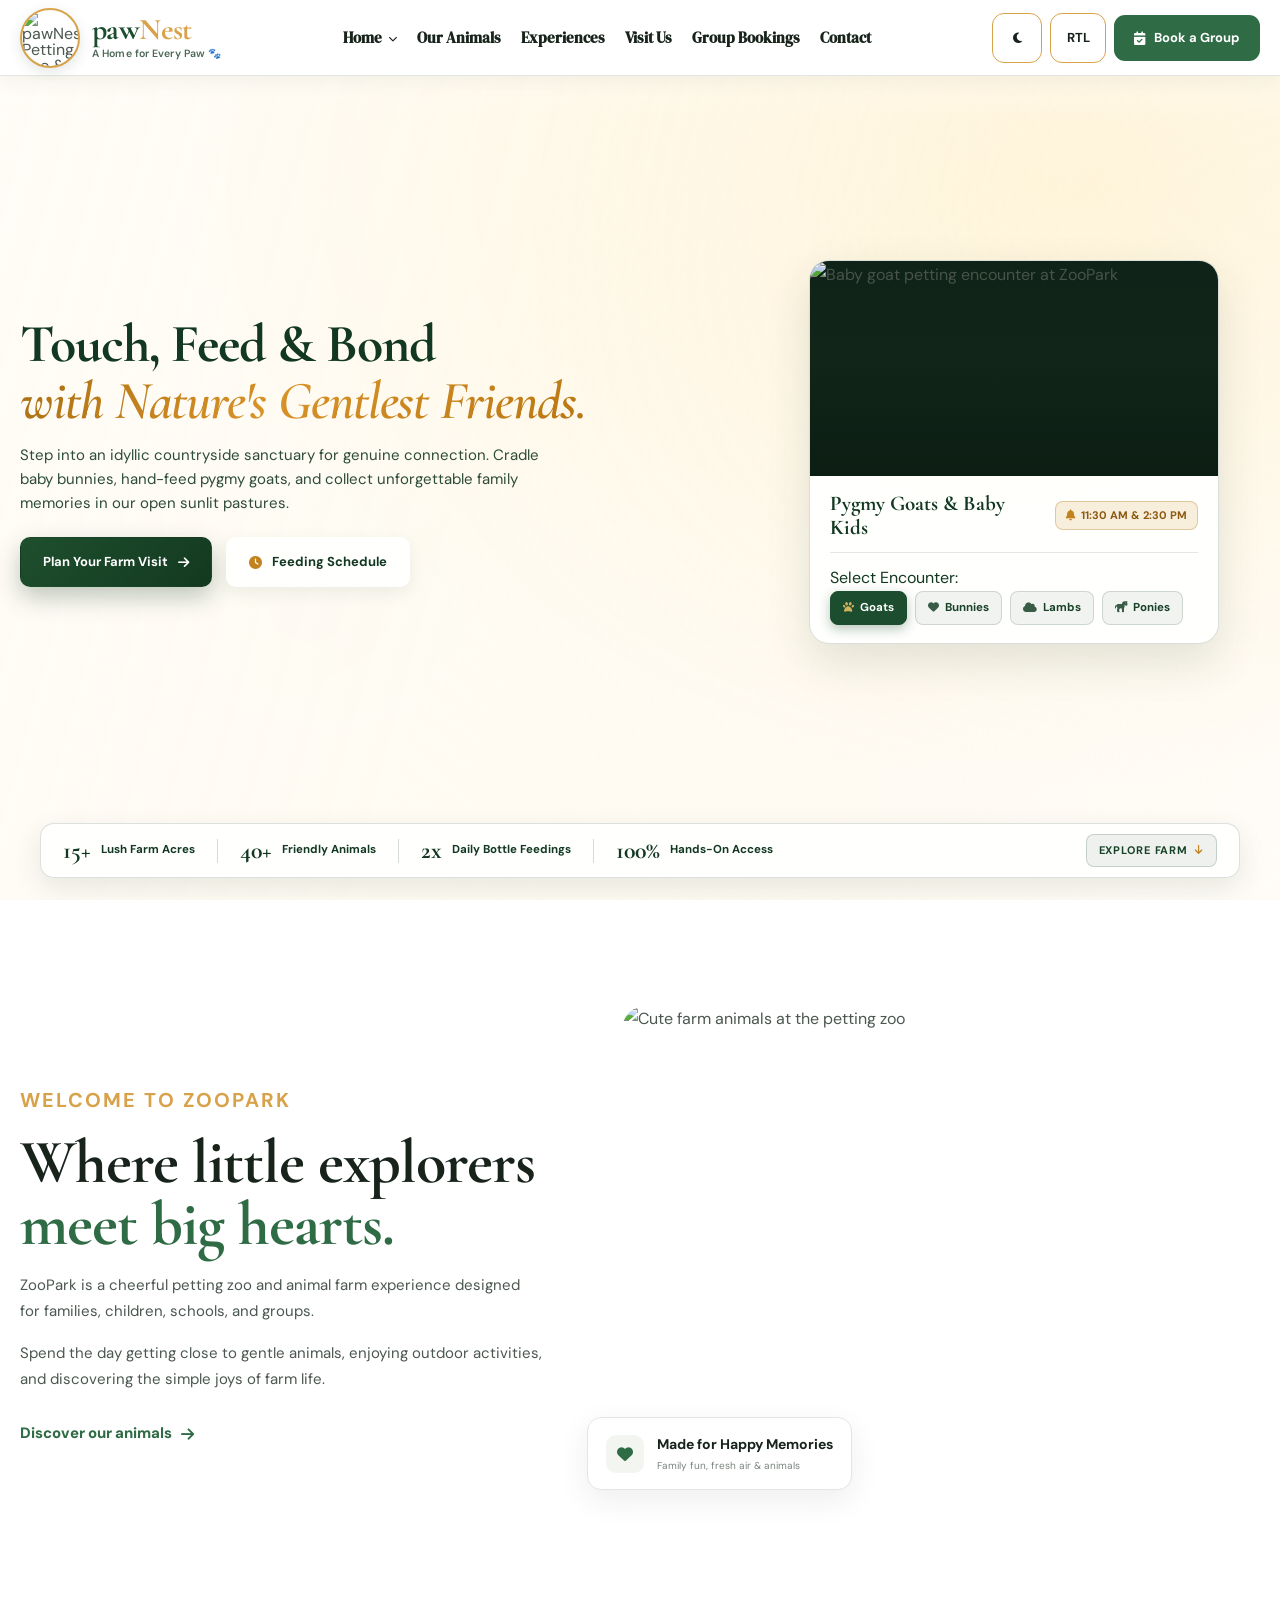
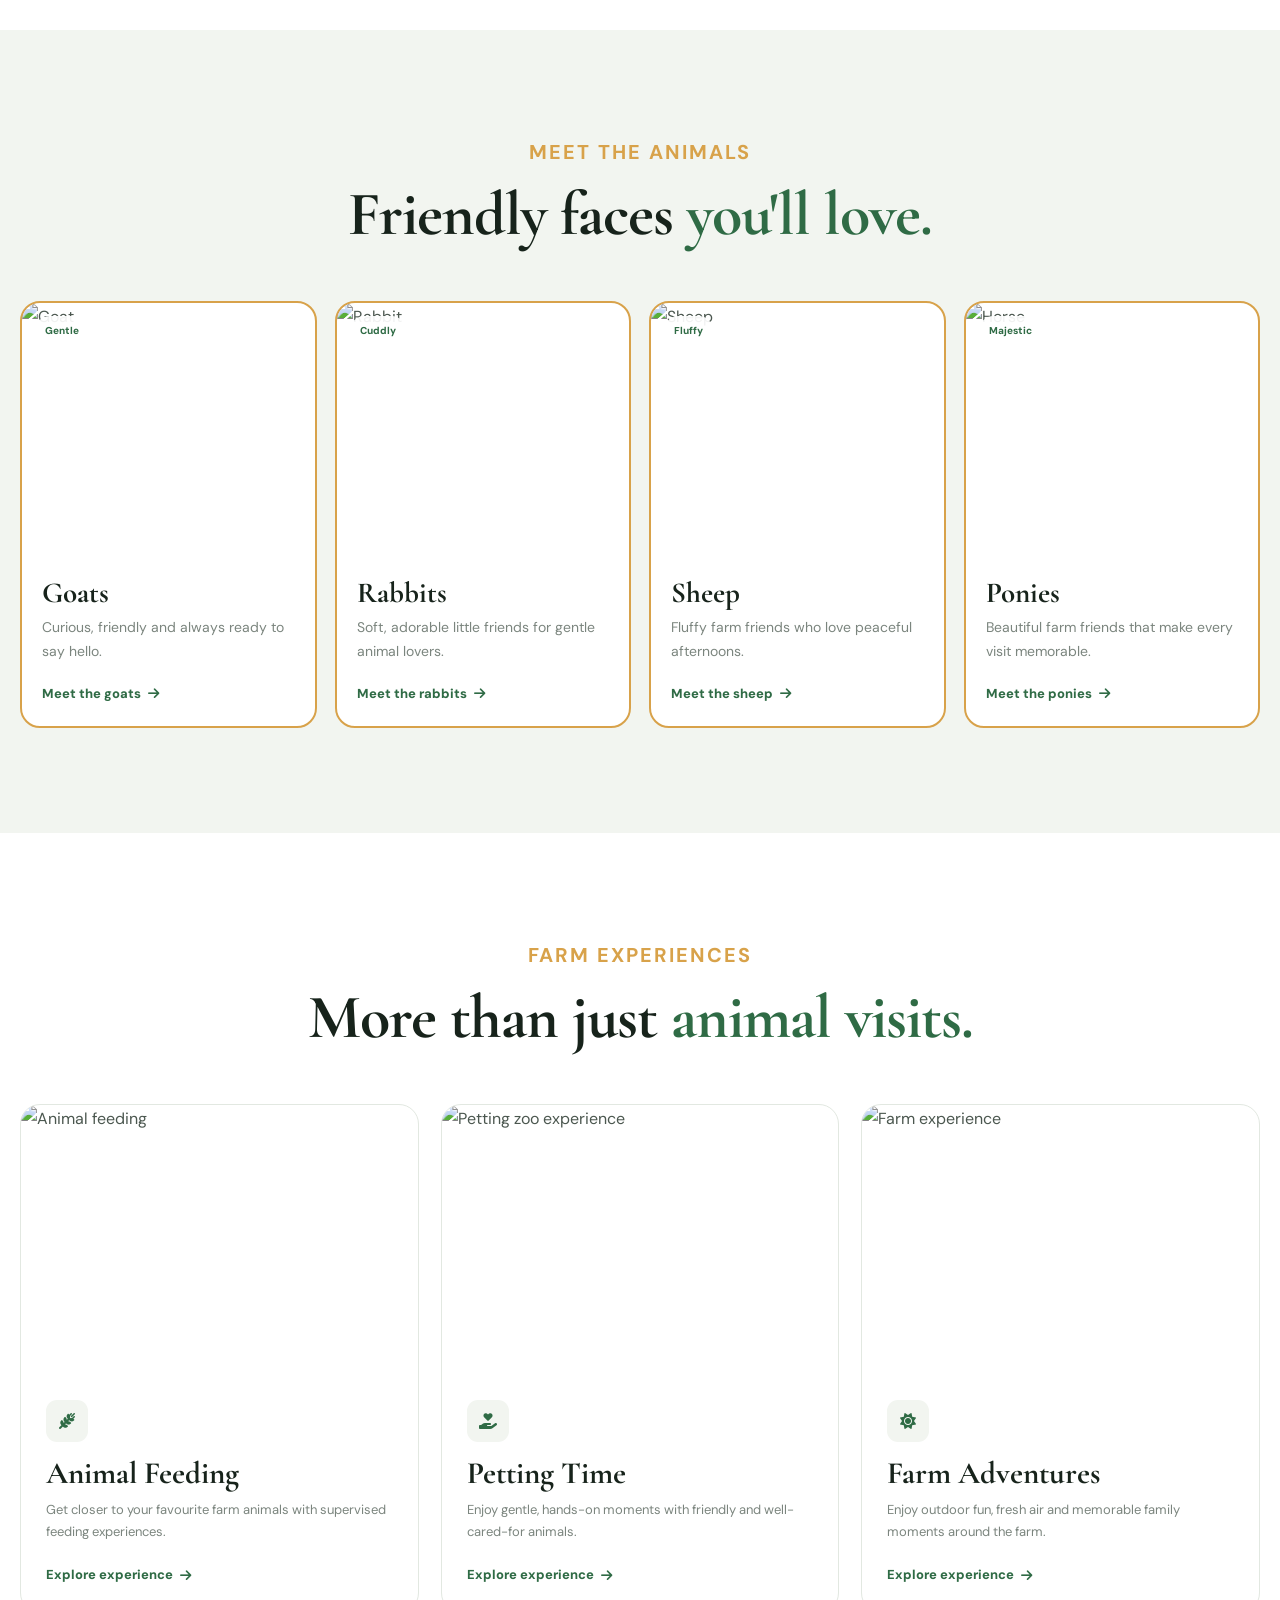
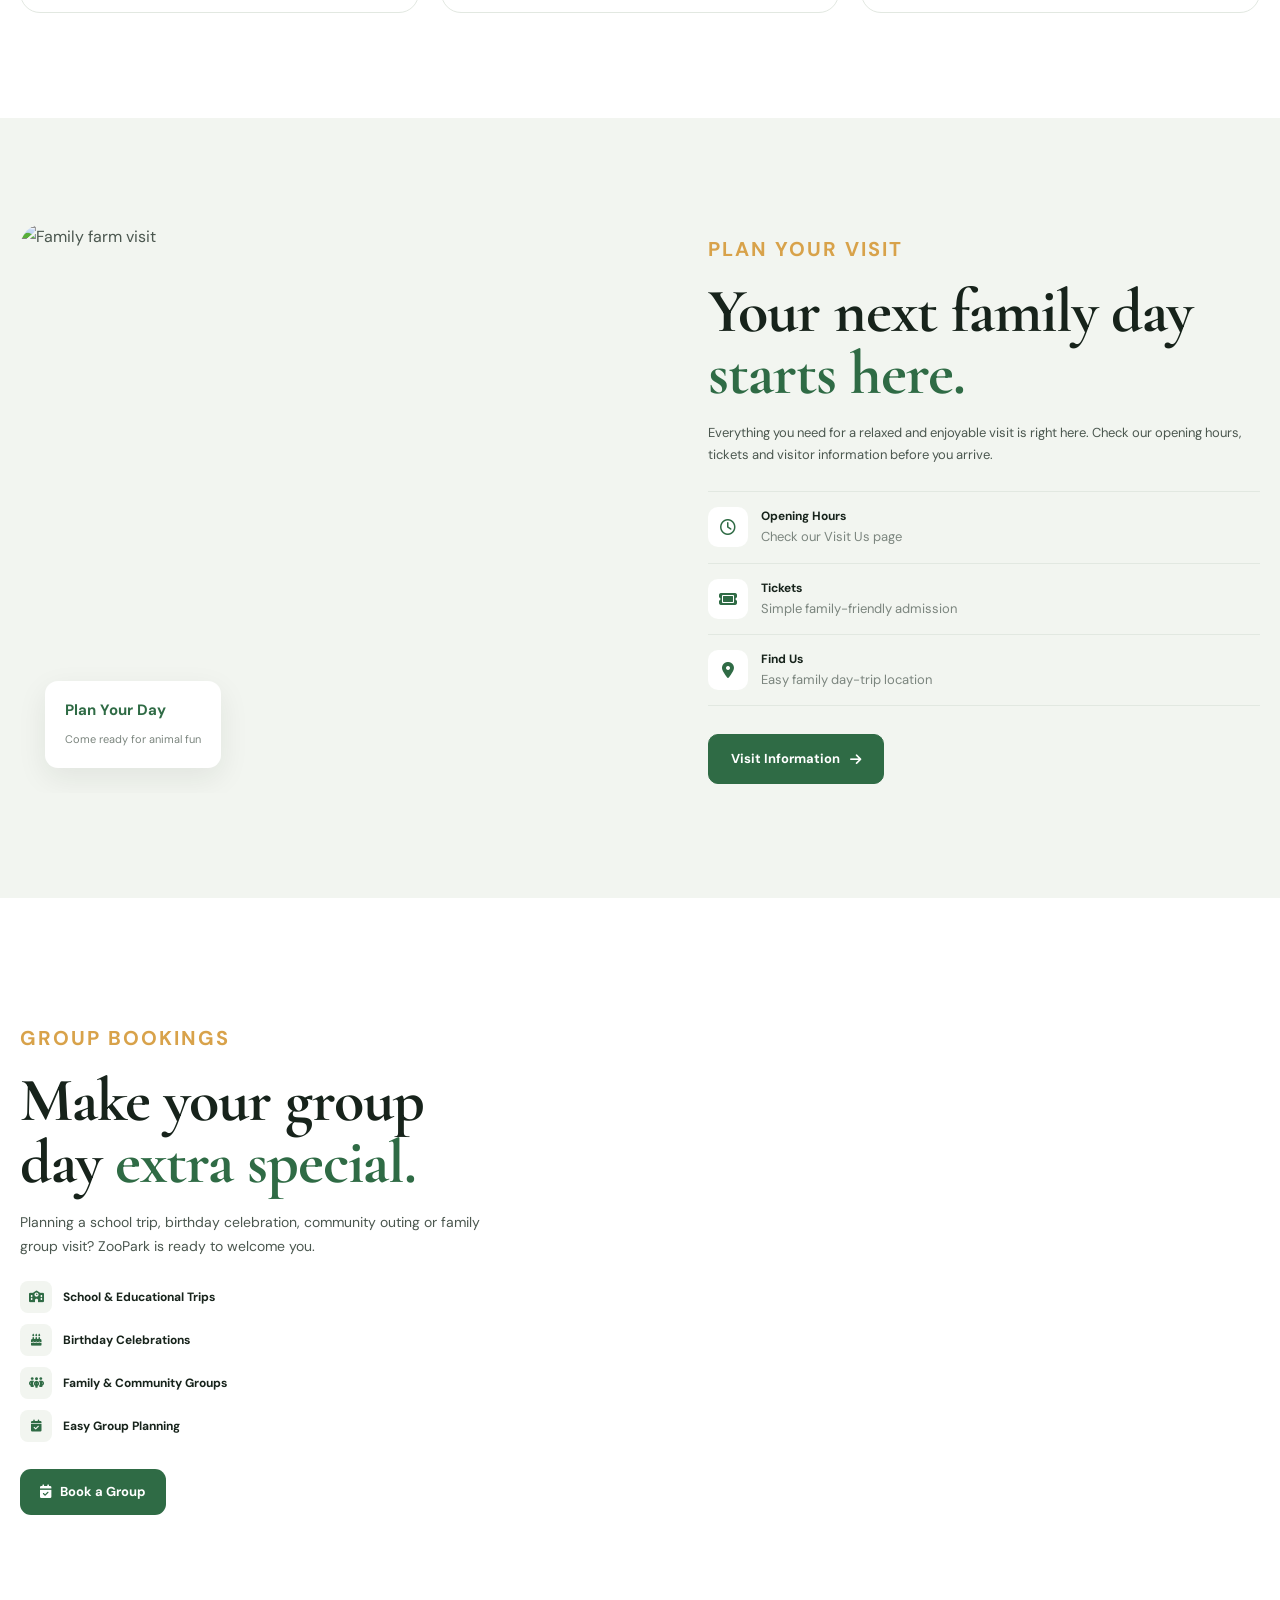
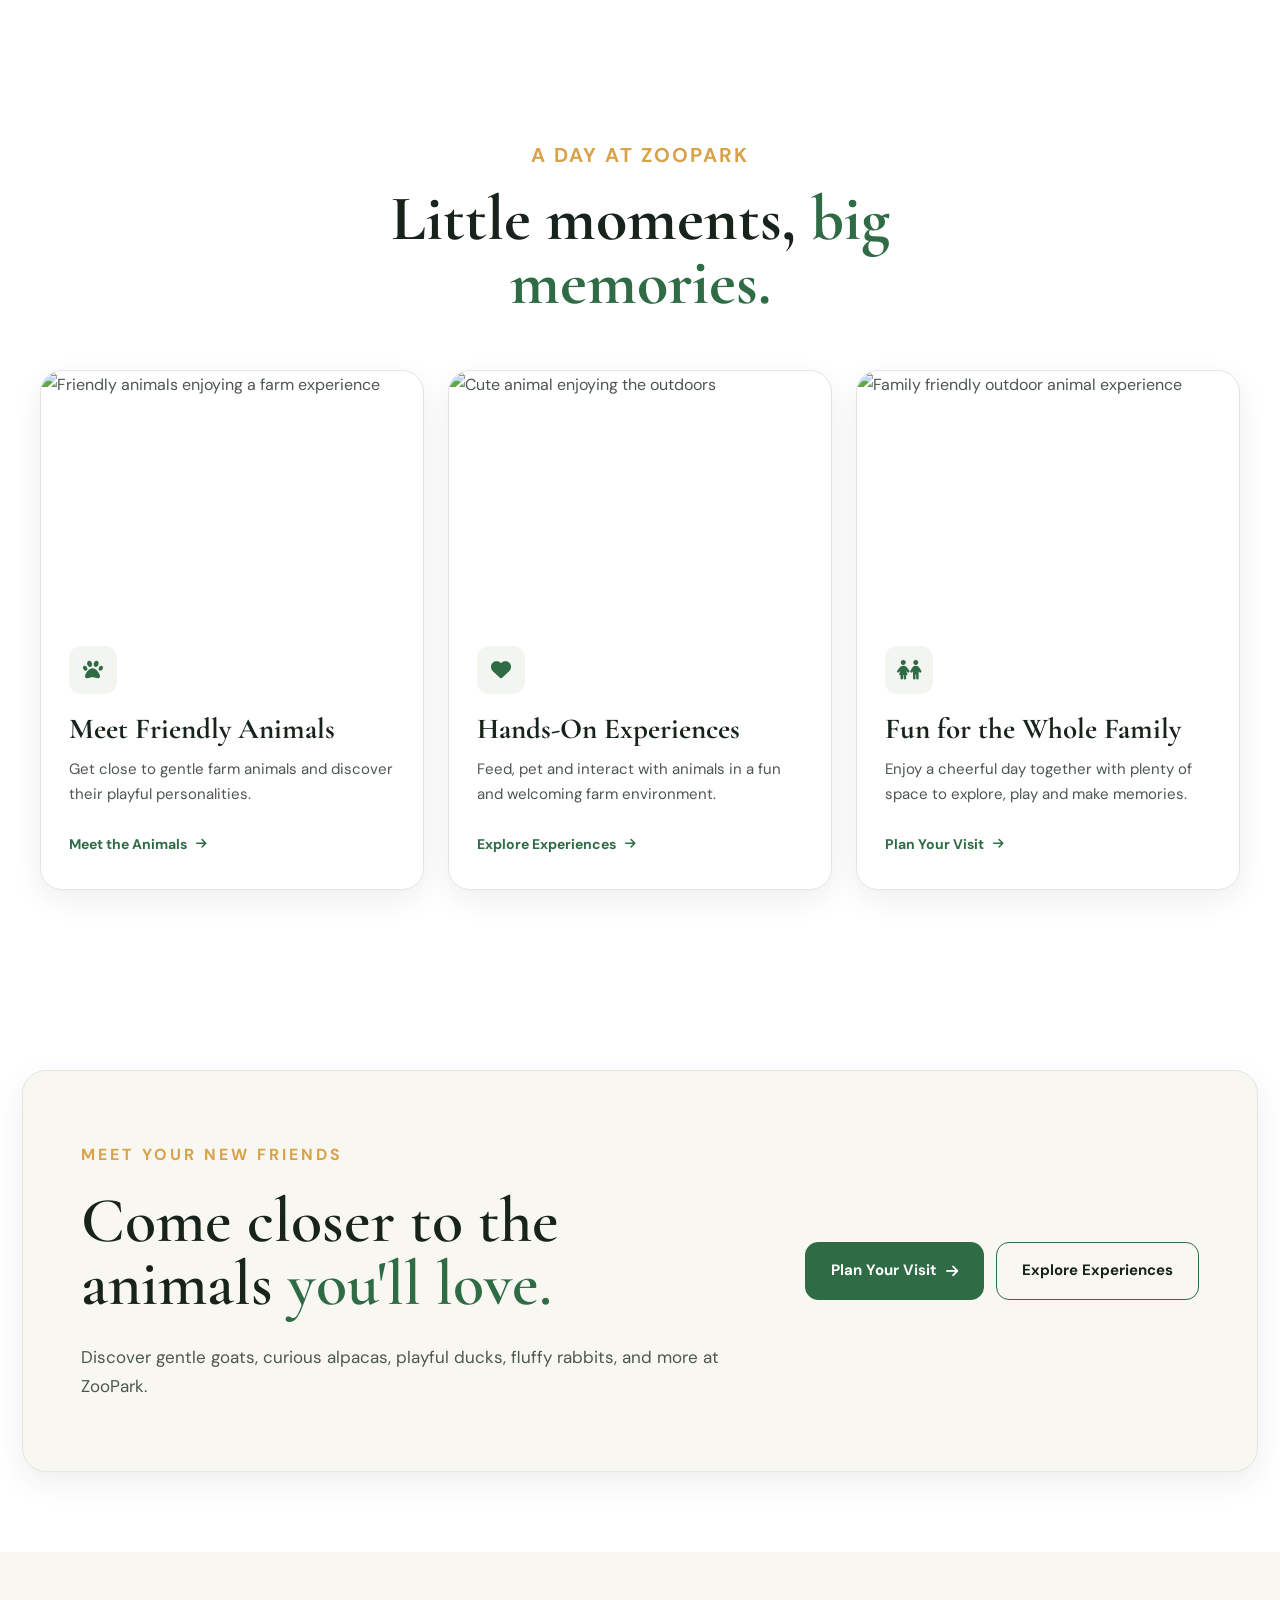
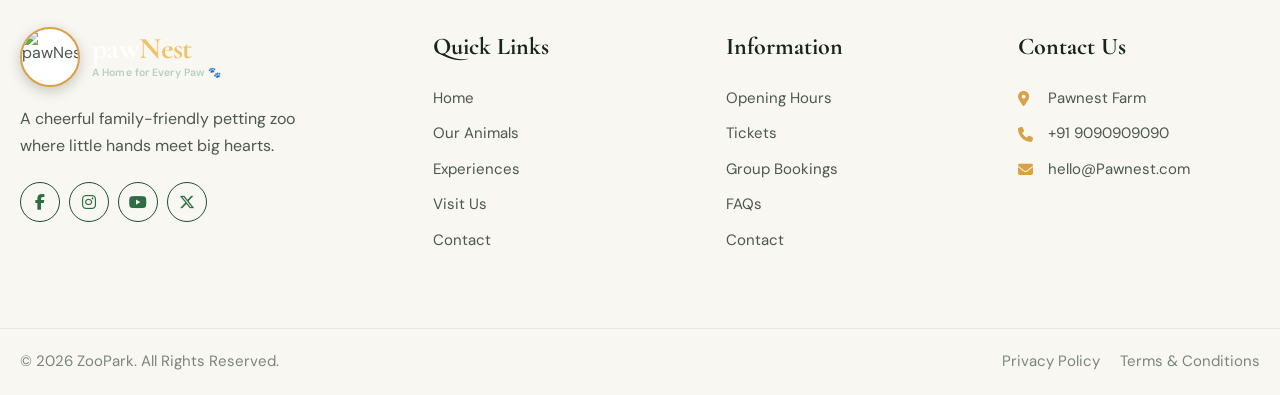
==== index.html @ 0f644905 "Add files via upload" ====
<!DOCTYPE html>
<html lang="en" dir="ltr">
<head>
    <meta charset="UTF-8">

    <meta
        name="viewport"
        content="width=device-width, initial-scale=1.0"
    >

    <title>pawNest | A Home for Every Paw 🐾 - Petting Zoo & Animal Farm</title>

    <!-- Google Fonts -->
    <link rel="preconnect" href="https://fonts.googleapis.com">
    <link rel="preconnect" href="https://fonts.gstatic.com" crossorigin>

    <link
        href="https://fonts.googleapis.com/css2?family=Cormorant+Garamond:ital,wght@0,500;0,600;0,700;1,600;1,700&family=DM+Sans:ital,wght@0,400;0,500;0,600;0,700;1,400&family=DM+Serif+Display:ital@0;1&display=swap"
        rel="stylesheet"
    >

    <!-- Font Awesome -->
    <link
        rel="stylesheet"
        href="https://cdnjs.cloudflare.com/ajax/libs/font-awesome/6.5.2/css/all.min.css"
    >

    <link rel="stylesheet" href="home.css">

    <!-- Instant Theme and RTL Initialization -->
    <style id="themeAntiFlash">html.dark-mode { background-color: #111814; color-scheme: dark; } html.dark-mode .header { background: rgba(24,33,27,0.96) !important; border-bottom-color: #2B3830 !important; }</style>
    <script>
        (function() {
            var theme = localStorage.getItem("farmTheme") || localStorage.getItem("zoopark-theme") || localStorage.getItem("pawnest-theme");
            if (theme === "dark") {
                document.documentElement.classList.add("dark-mode");
                if (document.body) {
                    document.body.classList.add("dark-mode");
                } else {
                    document.addEventListener("DOMContentLoaded", function() {
                        document.body.classList.add("dark-mode");
                    });
                }
            }
            var dir = localStorage.getItem("farmDirection") || localStorage.getItem("zoopark-direction");
            if (dir === "rtl") {
                document.documentElement.setAttribute("dir", "rtl");
            }
        })();
    </script>
</head>

<body>

<!-- =========================================================
     HEADER
========================================================= -->

<header class="header" id="header">

    <div class="header-container">

        <!-- LOGO -->
        <a href="index.html" class="logo">
            <span class="logo-image">
                <img src="photos/logo4.jpeg" alt="pawNest Petting Zoo & Farm">
            </span>
            <span class="logo-brand">
                <span class="logo-text">
                    <span class="logo-main">paw</span><span class="logo-accent">Nest</span>
                </span>
                <small class="logo-caption">A Home for Every Paw 🐾</small>
            </span>
        </a>


        <!-- NAVIGATION -->
        <nav class="nav" id="nav">

            <!-- HOME DROPDOWN -->
            <div class="nav-item dropdown">

                <a href="#" class="nav-link dropdown-toggle">
                    Home
                    <i class="fa-solid fa-chevron-down"></i>
                </a>

                <div class="dropdown-menu">

                    <a href="index.html" class="active">
                        Home 1
                    </a>

                    <a href="home2.html">
                        Home 2
                    </a>

                </div>

            </div>


            <div class="nav-item">
                <a href="animals.html" class="nav-link">
                    Our Animals
                </a>
            </div>


            <div class="nav-item">
                <a href="experience.html" class="nav-link">
                    Experiences
                </a>
            </div>


            <div class="nav-item">
                <a href="visit.html" class="nav-link">
                    Visit Us
                </a>
            </div>


            <div class="nav-item">
                <a href="groupbooking.html" class="nav-link">
                    Group Bookings
                </a>
            </div>


            <div class="nav-item">
                <a href="contact.html" class="nav-link">
                    Contact
                </a>
            </div>

        </nav>


        <!-- HEADER ACTIONS -->
        <div class="header-actions">

            <button
                class="header-control"
                id="themeToggle"
                type="button"
                aria-label="Toggle dark mode"
            >
                <i class="fa-solid fa-moon"></i>
            </button>


            <button
                class="header-control"
                id="rtlToggle"
                type="button"
                aria-label="Toggle RTL layout"
            >
                <span>RTL</span>
            </button>


            <a
                href="book.html"
                class="header-cta"
            >
                <i class="fa-solid fa-calendar-check"></i>
                <span>Book a Group</span>
            </a>

        </div>


        <!-- MOBILE MENU -->
        <button
            class="mobile-menu-btn"
            id="mobileMenuBtn"
            type="button"
            aria-label="Open menu"
        >
            <i class="fa-solid fa-bars"></i>
        </button>

    </div>

</header>



<!-- =========================================================
     HERO
========================================================= -->

<section class="hero" id="homeHero">

    <!-- HERO AMBIENT BACKGROUND & OVERLAYS -->
    <div class="hero-image-wrap">
        <img
            class="hero-image"
            src="https://images.unsplash.com/photo-1500595046743-cd271d694d30?auto=format&fit=crop&w=2000&q=85"
            alt="Warm sunlit farm sanctuary"
            id="heroBgImage"
        >
        <div class="hero-glow hero-glow-1"></div>
        <div class="hero-glow hero-glow-2"></div>
    </div>

    <!-- CINEMATIC DUAL GRADIENT OVERLAY -->
    <div class="hero-overlay"></div>

    <!-- MAIN HERO CONTAINER (SPLIT 2-COLUMN LUXURY GRID) -->
    <div class="hero-container container">

        <!-- LEFT COLUMN: EDITORIAL STORY & CALL TO ACTION -->
        <div class="hero-copy-column">

            <!-- MASTERPIECE HEADLINE -->
            <h1 class="hero-title">
                Touch, Feed &amp; Bond
                <span class="hero-title-accent">with Nature's Gentlest Friends.</span>
            </h1>

            <!-- EVOCATIVE PETTING ZOO STORY -->
            <p class="hero-description">
                Step into an idyllic countryside sanctuary for genuine connection. Cradle baby bunnies, hand-feed pygmy goats, and collect unforgettable family memories in our open sunlit pastures.
            </p>

            <!-- HIGH-CONVERSION ACTIONS -->
            <div class="hero-buttons">
                <a href="visit.html" class="btn btn-hero-primary">
                    <span>Plan Your Farm Visit</span>
                    <i class="fa-solid fa-arrow-right"></i>
                </a>

                <a href="experience.html" class="btn btn-hero-glass">
                    <i class="fa-solid fa-clock"></i>
                    <span>Feeding Schedule</span>
                </a>
            </div>

        </div>

        <!-- RIGHT COLUMN: INTERACTIVE GLASS EXPERIENCE SHOWCASE -->
        <div class="hero-showcase-column">

            <div class="hero-card-stage">

                <!-- MAIN INTERACTIVE EXPERIENCE CARD -->
                <div class="hero-experience-card" id="heroExperienceCard">

                    <!-- CARD IMAGE WRAPPER -->
                    <div class="experience-card-media">
                        <img
                            id="heroCardImg"
                            src="https://images.unsplash.com/photo-1524024973431-2ad916746881?auto=format&fit=crop&w=1200&q=85"
                            alt="Baby goat petting encounter at ZooPark"
                        >
                        <span class="media-overlay-gradient"></span>
                    </div>

                    <!-- CARD CAPTION & DETAILS -->
                    <div class="experience-card-body">
                        <div class="card-body-header">
                            <h3 class="card-title" id="heroCardTitle">Pygmy Goats &amp; Baby Kids</h3>
                            <span class="card-time-badge" id="heroCardTime">
                                <i class="fa-solid fa-bell"></i> 11:30 AM &amp; 2:30 PM
                            </span>
                        </div>

                        <!-- INTERACTIVE ANIMAL SWITCHER TABS -->
                        <div class="hero-animal-switcher">
                            <span class="switcher-label">Select Encounter:</span>
                            <div class="switcher-tabs">
                                <button type="button" class="animal-tab active" data-animal="goats" aria-label="Goats encounter">
                                    <i class="fa-solid fa-paw"></i> Goats
                                </button>
                                <button type="button" class="animal-tab" data-animal="rabbits" aria-label="Bunny haven encounter">
                                    <i class="fa-solid fa-heart"></i> Bunnies
                                </button>
                                <button type="button" class="animal-tab" data-animal="sheep" aria-label="Fluffy sheep encounter">
                                    <i class="fa-solid fa-cloud"></i> Lambs
                                </button>
                                <button type="button" class="animal-tab" data-animal="ponies" aria-label="Mini ponies encounter">
                                    <i class="fa-solid fa-horse"></i> Ponies
                                </button>
                            </div>
                        </div>

                    </div>

                </div>

            </div>

        </div>

    </div>

    <!-- HERO BOTTOM STATS & HIGHLIGHTS RIBBON -->
    <div class="hero-bottom-ribbon">
        <div class="container ribbon-inner">

            <div class="ribbon-items">
                <div class="ribbon-stat-item">
                    <span class="stat-number">15+</span>
                    <strong class="stat-label">Lush Farm Acres</strong>
                </div>

                <div class="ribbon-divider"></div>

                <div class="ribbon-stat-item">
                    <span class="stat-number">40+</span>
                    <strong class="stat-label">Friendly Animals</strong>
                </div>

                <div class="ribbon-divider"></div>

                <div class="ribbon-stat-item">
                    <span class="stat-number">2x</span>
                    <strong class="stat-label">Daily Bottle Feedings</strong>
                </div>

                <div class="ribbon-divider"></div>

                <div class="ribbon-stat-item">
                    <span class="stat-number">100%</span>
                    <strong class="stat-label">Hands-On Access</strong>
                </div>
            </div>

            <div class="hero-scroll-prompt">
                <a href="#intro" class="scroll-link" aria-label="Scroll to discover ZooPark">
                    <span>Explore Farm</span>
                    <i class="fa-solid fa-arrow-down"></i>
                </a>
            </div>

        </div>
    </div>

</section>



<!-- =========================================================
     INTRO
========================================================= -->

<section class="section intro">

    <div class="container">

        <div class="intro-grid">

            <div class="intro-content reveal-left">

                <span class="section-label">
                    WELCOME TO ZOOPARK
                </span>

                <h2>
                    Where little explorers
                    <span>meet big hearts.</span>
                </h2>

                <p>
                    ZooPark is a cheerful petting zoo and animal
                    farm experience designed for families,
                    children, schools, and groups.
                </p>

                <p>
                    Spend the day getting close to gentle animals,
                    enjoying outdoor activities, and discovering
                    the simple joys of farm life.
                </p>

                <a
                    href="animals.html"
                    class="text-link"
                >
                    Discover our animals
                    <i class="fa-solid fa-arrow-right"></i>
                </a>

            </div>


            <div class="intro-image reveal-right">

                <div class="image-frame">

                   <img
    src="https://images.unsplash.com/photo-1557050543-4d5f4e07ef46?auto=format&fit=crop&w=1200&q=85"
    alt="Cute farm animals at the petting zoo"
>

                </div>


                <div class="floating-note">

                    <i class="fa-solid fa-heart"></i>

                    <div>
                        <strong>
                            Made for Happy Memories
                        </strong>

                        <span>
                            Family fun, fresh air & animals
                        </span>
                    </div>

                </div>

            </div>

        </div>

    </div>

</section>



<!-- =========================================================
     ANIMALS
========================================================= -->

<section class="section animals">

    <div class="container">

        <div class="section-heading reveal">

            <span class="section-label">
                MEET THE ANIMALS
            </span>

            <h2>
                Friendly faces
                <span>you'll love.</span>
            </h2>

           

        </div>


        <div class="animal-grid">

            <!-- GOAT -->
            <article class="animal-card reveal">

                <div class="animal-image">

                    <img
                        src="https://images.unsplash.com/photo-1524024973431-2ad916746881?auto=format&fit=crop&w=900&q=85"
                        alt="Goat"
                    >

                    <span class="animal-tag">
                        Gentle
                    </span>

                </div>

                <div class="animal-content">

                    <h3>
                        Goats
                    </h3>

                    <p>
                        Curious, friendly and always ready
                        to say hello.
                    </p>

                    <a href="animals.html">
                        Meet the goats
                        <i class="fa-solid fa-arrow-right"></i>
                    </a>

                </div>

            </article>


            <!-- RABBIT -->
            <article class="animal-card reveal">

                <div class="animal-image">

                    <img
                        src="https://images.unsplash.com/photo-1585110396000-c9ffd4e4b308?auto=format&fit=crop&w=900&q=85"
                        alt="Rabbit"
                    >

                    <span class="animal-tag">
                        Cuddly
                    </span>

                </div>

                <div class="animal-content">

                    <h3>
                        Rabbits
                    </h3>

                    <p>
                        Soft, adorable little friends for
                        gentle animal lovers.
                    </p>

                    <a href="animals.html">
                        Meet the rabbits
                        <i class="fa-solid fa-arrow-right"></i>
                    </a>

                </div>

            </article>


            <!-- SHEEP -->
            <article class="animal-card reveal">

                <div class="animal-image">

                    <img
                        src="https://images.unsplash.com/photo-1484557985045-edf25e08da73?auto=format&fit=crop&w=900&q=85"
                        alt="Sheep"
                    >

                    <span class="animal-tag">
                        Fluffy
                    </span>

                </div>

                <div class="animal-content">

                    <h3>
                        Sheep
                    </h3>

                    <p>
                        Fluffy farm friends who love peaceful
                        afternoons.
                    </p>

                    <a href="animals.html">
                        Meet the sheep
                        <i class="fa-solid fa-arrow-right"></i>
                    </a>

                </div>

            </article>


            <!-- HORSE -->
            <article class="animal-card reveal">

                <div class="animal-image">

                    <img
                        src="https://images.unsplash.com/photo-1553284965-83fd3e82fa5a?auto=format&fit=crop&w=900&q=85"
                        alt="Horse"
                    >

                    <span class="animal-tag">
                        Majestic
                    </span>

                </div>

                <div class="animal-content">

                    <h3>
                        Ponies
                    </h3>

                    <p>
                        Beautiful farm friends that make
                        every visit memorable.
                    </p>

                    <a href="animals.html">
                        Meet the ponies
                        <i class="fa-solid fa-arrow-right"></i>
                    </a>

                </div>

            </article>

        </div>

    </div>

</section>



<!-- =========================================================
     EXPERIENCES
========================================================= -->

<section class="section experiences">

    <div class="container">

        <div class="section-heading reveal">

            <span class="section-label">
                FARM EXPERIENCES
            </span>

            <h2>
                More than just
                <span>animal visits.</span>
            </h2>

           

        </div>


        <div class="experience-grid">

            <!-- FEEDING -->
            <article class="experience-card reveal">

                <div class="experience-image">

                    <img
                        src="https://images.unsplash.com/photo-1560114928-40f1f1eb26a0?auto=format&fit=crop&w=1000&q=85"
                        alt="Animal feeding"
                    >

                </div>

                <div class="experience-content">

                    <div class="experience-icon">
                        <i class="fa-solid fa-wheat-awn"></i>
                    </div>

                    <h3>
                        Animal Feeding
                    </h3>

                    <p>
                        Get closer to your favourite farm animals
                        with supervised feeding experiences.
                    </p>

                    <a href="experience.html">
                        Explore experience
                        <i class="fa-solid fa-arrow-right"></i>
                    </a>

                </div>

            </article>


            <!-- PETTING -->
            <article class="experience-card reveal">

                <div class="experience-image">

                    <img
                        src="https://images.unsplash.com/photo-1519052537078-e6302a4968d4?auto=format&fit=crop&w=1000&q=85"
                        alt="Petting zoo experience"
                    >

                </div>

                <div class="experience-content">

                    <div class="experience-icon">
                        <i class="fa-solid fa-hand-holding-heart"></i>
                    </div>

                    <h3>
                        Petting Time
                    </h3>

                    <p>
                        Enjoy gentle, hands-on moments with
                        friendly and well-cared-for animals.
                    </p>

                    <a href="experience.html">
                        Explore experience
                        <i class="fa-solid fa-arrow-right"></i>
                    </a>

                </div>

            </article>


            <!-- FARM FUN -->
            <article class="experience-card reveal">

                <div class="experience-image">

                    <img
                        src="https://images.unsplash.com/photo-1500595046743-cd271d694d30?auto=format&fit=crop&w=1000&q=85"
                        alt="Farm experience"
                    >

                </div>

                <div class="experience-content">

                    <div class="experience-icon">
                        <i class="fa-solid fa-sun"></i>
                    </div>

                    <h3>
                        Farm Adventures
                    </h3>

                    <p>
                        Enjoy outdoor fun, fresh air and memorable
                        family moments around the farm.
                    </p>

                    <a href="experience.html">
                        Explore experience
                        <i class="fa-solid fa-arrow-right"></i>
                    </a>

                </div>

            </article>

        </div>

    </div>

</section>



<!-- =========================================================
     VISIT
========================================================= -->

<section class="section visit">

    <div class="container">

        <div class="visit-grid">

            <div class="visit-image reveal-left">

                <img
                    src="https://images.unsplash.com/photo-1503919005314-30d93d07d823?auto=format&fit=crop&w=1200&q=85"
                    alt="Family farm visit"
                >

                <div class="visit-badge">

                    <strong>
                        Plan Your Day
                    </strong>

                    <span>
                        Come ready for animal fun
                    </span>

                </div>

            </div>


            <div class="visit-content reveal-right">

                <span class="section-label">
                    PLAN YOUR VISIT
                </span>

                <h2>
                    Your next family day
                    <span>starts here.</span>
                </h2>

                <p>
                    Everything you need for a relaxed and
                    enjoyable visit is right here. Check our
                    opening hours, tickets and visitor information
                    before you arrive.
                </p>


                <div class="visit-info">

                    <div class="visit-info-item">

                        <i class="fa-regular fa-clock"></i>

                        <div>

                            <strong>
                                Opening Hours
                            </strong>

                            <span>
                                Check our Visit Us page
                            </span>

                        </div>

                    </div>


                    <div class="visit-info-item">

                        <i class="fa-solid fa-ticket"></i>

                        <div>

                            <strong>
                                Tickets
                            </strong>

                            <span>
                                Simple family-friendly admission
                            </span>

                        </div>

                    </div>


                    <div class="visit-info-item">

                        <i class="fa-solid fa-location-dot"></i>

                        <div>

                            <strong>
                                Find Us
                            </strong>

                            <span>
                                Easy family day-trip location
                            </span>

                        </div>

                    </div>

                </div>


                <a
                    href="visit.html"
                    class="btn btn-primary"
                >
                    Visit Information
                    <i class="fa-solid fa-arrow-right"></i>
                </a>

            </div>

        </div>

    </div>

</section>



<!-- =========================================================
     GROUPS
========================================================= -->

<section class="section groups">

    <div class="container">

        <div class="groups-grid">

            <div class="groups-content reveal-left">

                <span class="section-label">
                    GROUP BOOKINGS
                </span>

                <h2>
                    Make your group day
                    <span>extra special.</span>
                </h2>

                <p>
                    Planning a school trip, birthday celebration,
                    community outing or family group visit?
                    ZooPark is ready to welcome you.
                </p>


                <div class="groups-list">

                    <div>
                        <i class="fa-solid fa-school"></i>
                        School & Educational Trips
                    </div>

                    <div>
                        <i class="fa-solid fa-cake-candles"></i>
                        Birthday Celebrations
                    </div>

                    <div>
                        <i class="fa-solid fa-people-group"></i>
                        Family & Community Groups
                    </div>

                    <div>
                        <i class="fa-solid fa-calendar-check"></i>
                        Easy Group Planning
                    </div>

                </div>


               <a href="book.html" class="header-cta">
    <i class="fa-solid fa-calendar-check"></i>
    <span>Book a Group</span>
</a>

            </div>


            <div class="groups-image reveal-right">

                <img
                    src="https://images.unsplash.com/photo-1474511320723-9a56873867b5?auto=format&fit=crop&w=1200&q=85"
                    alt="Family group animal experience"
                >

            </div>

        </div>

    </div>

</section>

<!-- =========================================================
     HOME EXPERIENCE HIGHLIGHTS
========================================================= -->

<section class="home-highlights">

    <div class="highlights-container">

        <div class="highlights-heading">
            <span class="section-label">A DAY AT ZOOPARK</span>

            <h2>
                Little moments,
                <span>big memories.</span>
            </h2>

           
        </div>


        <div class="highlights-grid">

            <!-- Card 1 -->
            <article class="highlight-card">

                <div class="highlight-image">
                    <img
                        src="https://images.unsplash.com/photo-1548199973-03cce0bbc87b?auto=format&fit=crop&w=1000&q=85"
                        alt="Friendly animals enjoying a farm experience"
                    >
                </div>

                <div class="highlight-content">

                    <div class="highlight-icon">
                        <i class="fa-solid fa-paw"></i>
                    </div>

                    <h3>Meet Friendly Animals</h3>

                    <p>
                        Get close to gentle farm animals and
                        discover their playful personalities.
                    </p>

                    <a href="animals.html">
                        Meet the Animals
                        <i class="fa-solid fa-arrow-right"></i>
                    </a>

                </div>

            </article>


            <!-- Card 2 -->
            <article class="highlight-card">

                <div class="highlight-image">
                    <img
                        src="https://images.unsplash.com/photo-1560743641-3914f2c45636?auto=format&fit=crop&w=1000&q=85"
                        alt="Cute animal enjoying the outdoors"
                    >
                </div>

                <div class="highlight-content">

                    <div class="highlight-icon">
                        <i class="fa-solid fa-heart"></i>
                    </div>

                    <h3>Hands-On Experiences</h3>

                    <p>
                        Feed, pet and interact with animals in
                        a fun and welcoming farm environment.
                    </p>

                    <a href="experience.html">
                        Explore Experiences
                        <i class="fa-solid fa-arrow-right"></i>
                    </a>

                </div>

            </article>


            <!-- Card 3 -->
            <article class="highlight-card">

                <div class="highlight-image">
                    <img
                        src="https://images.unsplash.com/photo-1594736797933-d0501ba2fe65?auto=format&fit=crop&w=1000&q=85"
                        alt="Family friendly outdoor animal experience"
                    >
                </div>

                <div class="highlight-content">

                    <div class="highlight-icon">
                        <i class="fa-solid fa-children"></i>
                    </div>

                    <h3>Fun for the Whole Family</h3>

                    <p>
                        Enjoy a cheerful day together with plenty
                        of space to explore, play and make memories.
                    </p>

                    <a href="visit.html">
                        Plan Your Visit
                        <i class="fa-solid fa-arrow-right"></i>
                    </a>

                </div>

            </article>

        </div>

    </div>

</section>

<!-- =========================================================
     CTA
========================================================= -->
<section class="animals-cta-section">

    <div class="animals-cta">

        <div class="animals-cta-content">

            <span class="cta-eyebrow">
                MEET YOUR NEW FRIENDS
            </span>

            <h2>
                Come closer to the animals
                <span>you'll love.</span>
            </h2>

            <p>
                Discover gentle goats, curious alpacas, playful ducks,
                fluffy rabbits, and more at ZooPark.
            </p>

        </div>

        <div class="animals-cta-actions">

            <a href="visit.html" class="cta-btn cta-primary">
                Plan Your Visit
                <i class="fa-solid fa-arrow-right"></i>
            </a>

            <a href="experience.html" class="cta-btn cta-secondary"> Explore Experiences
            </a>

        </div>

    </div>

</section>
               


        


<footer class="footer">


        <div class="footer-main">

            <div class="container footer-grid">


                <!-- BRAND -->

                <div class="footer-brand">

                    <a href="index.html" class="footer-logo">
                        <span class="footer-logo-image">
                            <img src="photos/logo4.jpeg" alt="pawNest">
                        </span>
                        <span class="footer-logo-brand">
                            <span class="footer-logo-text">
                                <span class="logo-main">paw</span><span class="logo-accent">Nest</span>
                            </span>
                            <small class="footer-logo-caption">A Home for Every Paw 🐾</small>
                        </span>
                    </a>


                    <p>

                        A cheerful family-friendly petting zoo
                        where little hands meet big hearts.

                    </p>


                    <div class="social-links">

                        <a href="#" aria-label="Facebook">
                            <i class="fa-brands fa-facebook-f"></i>
                        </a>

                        <a href="#" aria-label="Instagram">
                            <i class="fa-brands fa-instagram"></i>
                        </a>

                        <a href="#" aria-label="YouTube">
                            <i class="fa-brands fa-youtube"></i>
                        </a>

                        <a href="#" aria-label="X">
                            <i class="fa-brands fa-x-twitter"></i>
                        </a>

                    </div>

                </div>



                <!-- QUICK LINKS -->

                <div class="footer-column">

                    <h3>
                        Quick Links
                    </h3>

                    <a href="index.html">
                        Home
                    </a>

                    <a href="animals.html">
                        Our Animals
                    </a>

                    <a href="experience.html">
                        Experiences
                    </a>

                    <a href="visit.html">
                        Visit Us
                    </a>

                    <a href="contact.html">
                        Contact
                    </a>

                </div>



                <!-- INFORMATION -->

                <div class="footer-column">

                    <h3>
                        Information
                    </h3>

                    <a href="visit.html">
                        Opening Hours
                    </a>

                    <a href="visit.html">
                        Tickets
                    </a>

                    <a href="bookings.html">
                        Group Bookings
                    </a>

                    <a href="#">
                        FAQs
                    </a>

                    <a href="contact.html">
                        Contact
                    </a>

                </div>



                <!-- CONTACT -->

                <div class="footer-column contact-column">

                    <h3>
                        Contact Us
                    </h3>


                    <a href="#">

                        <i class="fa-solid fa-location-dot"></i>

                        Pawnest Farm

                    </a>


                    <a href="tel:+919876543210">

                        <i class="fa-solid fa-phone"></i>

                        +91 9090909090

                    </a>


                    <a href="mailto:hello@zoopark.com">

                        <i class="fa-solid fa-envelope"></i>

                        hello@Pawnest.com

                    </a>

                </div>

            </div>

        </div>



        <!-- FOOTER BOTTOM -->

        <div class="footer-bottom">

            <div class="container footer-bottom-inner">

                <p>
                    © 2026 ZooPark. All Rights Reserved.
                </p>


                <div>

                    <a href="#">
                        Privacy Policy
                    </a>

                    <a href="#">
                        Terms & Conditions
                    </a>

                </div>

            </div>

        </div>

    </footer>



    <!-- JS -->
    <script src="home.js"></script>

</body>

</html>
---- home.css ----
/* =========================================================
   PETTING ZOO & ANIMAL FARM EXPERIENCE
   HOME 1 CSS
========================================================= */

:root {

    --primary: #2F6B45;
    --primary-dark: #214D32;

    --secondary: #D8A24A;

    --dark: #17231B;
    --text: #4B574F;
    --muted: #7B857E;

    --white: #FFFFFF;
    --cream: #F8F7F1;
    --light: #F2F5F0;

    --border: #E2E8E1;

    --section-bg: #FFFFFF;

    --header-bg: #FFFFFF;
    --footer-bg: #FFFFFF;

    --shadow:
        0 10px 30px rgba(23, 35, 27, 0.08);

    --radius: 20px;

    --transition: 0.3s ease;

    --heading-font: "Cormorant Garamond", serif;
    --body-font: "DM Sans", sans-serif;
    --serif-font: "DM Serif Display", serif;
}


/* =========================================================
   RESET
========================================================= */

* {
    margin: 0;
    padding: 0;
    box-sizing: border-box;
}

html {
    scroll-behavior: smooth;
}

body {
    font-family: "DM Sans", sans-serif;
    background: var(--white);
    color: var(--text);
    line-height: 1.7;
    overflow-x: hidden;

    transition:
        background-color 0.3s ease,
        color 0.3s ease;
}

img {
    display: block;
    width: 100%;
}

a {
    color: inherit;
    text-decoration: none;
}

button,
input,
textarea,
select {
    font: inherit;
}

button {
    cursor: pointer;
}

button,
a {
    -webkit-tap-highlight-color: transparent;
}


/* =========================================================
   CONTAINER
========================================================= */

.container {
    width: min(1240px, calc(100% - 40px));
    margin: 0 auto;
}


/* =========================================================
   SECTIONS
========================================================= */

.section {
    padding: 105px 0;
    background: var(--section-bg);

    transition:
        background-color 0.3s ease,
        color 0.3s ease;
}


/* =========================================================
   HEADER
========================================================= */

.header {

    position: fixed;

    top: 0;
    left: 0;

    width: 100%;

    height: 76px;

    z-index: 1000;

    background: var(--header-bg);

    border-bottom:
        1px solid var(--border);

    box-shadow:
        0 5px 20px rgba(23, 35, 27, 0.05);

    transition:
        background 0.3s ease,
        border-color 0.3s ease,
        box-shadow 0.3s ease;
}


/* Header after scroll */

.header.scrolled {

    background:
        rgba(255, 255, 255, 0.96);

    backdrop-filter:
        blur(14px);

    -webkit-backdrop-filter:
        blur(14px);

    box-shadow:
        0 8px 25px rgba(23, 35, 27, 0.08);
}


/* =========================================================
   HEADER CONTAINER
========================================================= */

.header-container {

    width:
        min(1240px, calc(100% - 40px));

    height: 76px;
    min-height: 76px;

    margin: 0 auto;

    display: flex;

    align-items: center;

    justify-content: space-between;

    gap: 25px;
}


/* =========================================================
   PAWNEST BRAND LOGO (HEADER)
========================================================= */

.logo {
    display: inline-flex;
    align-items: center;
    gap: 12px;
    width: max-content;
    flex-shrink: 0;
    text-decoration: none;
    line-height: 1;
}

.logo-image {
    width: 60px;
    height: 60px;
    flex-shrink: 0;
    overflow: hidden;
    display: flex;
    align-items: center;
    justify-content: center;
    border-radius: 50%;
    background: #FFFFFF;
    border: 2px solid #D8A24A;
    box-shadow: 0 4px 14px rgba(20, 56, 33, 0.12);
    transition: transform 0.3s ease, box-shadow 0.3s ease;

}

.logo:hover .logo-image {
    transform: scale(1.05) rotate(-3deg);
    box-shadow: 0 6px 18px rgba(216, 162, 74, 0.3);
}

.logo-image img {
    width: 100%;
    height: 100%;
    display: block;
    object-fit: cover;
}

.logo-brand {
    display: flex;
    flex-direction: column;
    justify-content: center;
    line-height: 1;
    min-width: max-content;
}

.logo-text {
    display: inline-flex;
    align-items: baseline;
    font-family: var(--heading-font), "Cormorant Garamond", serif;
    font-size: 30px;
    font-weight: 700;
    line-height: 0.95;
    letter-spacing: -0.02em;
}

.logo-main {
    color: #1A4D2E !important;
    transition: color 0.3s ease;
}

.logo-accent {
    color: #D8A24A !important;
    transition: color 0.3s ease;
}

.logo-caption {
    display: block;
    margin-top: 3.5px;
    font-family: "DM Sans", sans-serif;
    font-size: 10.5px;
    line-height: 1.2;
    font-weight: 600;
    letter-spacing: 0.01em;
    color: #4D6857;
    white-space: nowrap;
    transition: color 0.3s ease;
}

body.dark-mode .logo-main {
    color: #FFFFFF !important;
}

body.dark-mode .logo-accent {
    color: #F5CE76 !important;
}

body.dark-mode .logo-caption {
    color: #B5D2BF;
}

body.dark-mode .logo-image {
    background: #11281A;
    border-color: #D8A24A;
    box-shadow: 0 4px 14px rgba(0, 0, 0, 0.4);
}

@media (max-width: 768px) {
    .header {
        height: 72px;
    }

    .container,
    .header-container {
        width: min(100% - 32px, 1240px);
    }

    .header-container {
        height: 72px;
        min-height: 72px;
    }

    .logo,
    .footer-logo {
        gap: 11px;
    }

    .logo-image,
    .footer-logo-image {
        width: 44px;
        height: 44px;
    }

    .logo-text,
    .footer-logo-text {
        font-size: 28px;
    }

    .logo-caption,
    .footer-logo-caption {
        font-size: 9.5px;
        margin-top: 3px;
    }
}

@media (max-width: 480px) {
    .header {
        height: 68px;
    }

    .container,
    .header-container {
        width: calc(100% - 24px);
    }

    .header-container {
        height: 68px;
        min-height: 68px;
    }

    .logo,
    .footer-logo {
        gap: 9px;
    }

    .logo-image,
    .footer-logo-image {
        width: 40px;
        height: 40px;
    }

    .logo-text,
    .footer-logo-text {
        font-size: 25px;
    }

    .logo-caption,
    .footer-logo-caption {
        font-size: 9px;
        margin-top: 2.5px;
    }
}


/* =========================================================
   NAVIGATION
========================================================= */

.nav {

    display: flex;

    align-items: center;

    justify-content: center;

    gap: 20px;

    flex: 1;

    min-width: 0;
   
}

.nav-item {
    position: relative;
}

.nav-link {

    display: inline-flex;

    align-items: center;

    gap: 6px;

    color:
        var(--dark);

    font-family:
        var(--serif-font, "DM Serif Display", serif);

    font-size: 15px;

    font-weight: bold;

    white-space: nowrap;

    transition:
        color var(--transition);
}

.nav-link:hover {
    color: var(--primary);
}

.dropdown-toggle i {

    font-size: 9px;

    transition:
        transform var(--transition);
}

.dropdown.open .dropdown-toggle i {
    transform:
        rotate(180deg);
}


/* =========================================================
   DROPDOWN
========================================================= */

.dropdown-menu {

    position: absolute;

    top:
        calc(100% + 8px);

    left: 0;

    min-width: 175px;

    padding: 8px;

    background:
        var(--white);

    border:
        1px solid var(--border);

    border-radius: 12px;

    box-shadow:
        var(--shadow);

    opacity: 0;

    visibility: hidden;

    transform:
        translateY(8px);

    transition:
        all var(--transition);
        
}

/* Hover bridge so mouse does not lose hover */
.dropdown-menu::before {
    content: "";
    position: absolute;
    top: -14px;
    left: 0;
    right: 0;
    height: 14px;
}

.dropdown:hover .dropdown-menu,
.dropdown.open .dropdown-menu {

    opacity: 1;

    visibility: visible;

    transform:
        translateY(0);
}

.dropdown-menu a {

    display: block;

    padding:
        10px 12px;

    border-radius: 8px;

    color:
        var(--text);

    font-family:
        var(--serif-font, "DM Serif Display", serif);

    font-size: 14px;

    font-weight: 600;

    transition:
        all var(--transition);
}

.dropdown-menu a:hover {

    background:
        var(--light);

    color:
        var(--primary);
}

.dropdown-menu a.active {
    background: rgba(47, 107, 69, 0.12);
    color: var(--primary);
    font-weight: 700;
}


/* =========================================================
   HEADER ACTIONS
========================================================= */

.header-actions {

    display: flex;

    align-items: center;

    justify-content: flex-end;

    gap: 8px;

    flex-shrink: 0;
}


.header-control {

    height: 50px;

    min-width: 50px;

    padding:
        0 14px;

    display: inline-flex;

    align-items: center;

    justify-content: center;

    gap: 7px;

    background:
        var(--white);

    color:
        var(--dark);

    border:
        1px solid var(--secondary);

    border-radius: 12px;

    font-size: 13px;

    font-weight: 700;

    transition:
        all var(--transition);
}

#themeToggle {
    min-width: 50px;
    width: 50px;
    padding: 0;
}

#rtlToggle {
    min-width: 56px;
    padding: 0 15px;
}

.header-control:hover {

   
    color:
        var(--primary);

    background:
        var(--light);
}

.header-control i {
    font-size: 12px;
}


/* =========================================================
   HEADER CTA
========================================================= */


.header-cta {

    height: 46px;

    padding: 0 20px;

    border-radius: 11px;

    background: var(--primary);

    color: #FFFFFF;

    display: inline-flex;

    align-items: center;

    justify-content: center;

    gap: 9px;

    font-size: 13px;

    font-weight: 700;

    transition: var(--transition);
}

.header-cta:hover {

    background: var(--secondary);

    color: var(--dark);

    transform: translateY(-2px);
}


/* =========================================================
   MOBILE MENU
========================================================= */

.mobile-menu-btn {

    display: none;

    width: 44px;
    height: 44px;

    align-items: center;
    justify-content: center;

    border:
        1px solid var(--border);

    background:
        var(--white);

    color:
        var(--dark);

    border-radius: 10px;
}


/* =========================================================
   HERO - PREMIUM PETTING ZOO & ANIMAL FARM EXPERIENCE (100VH)
========================================================= */

.hero {
    height: 100vh;
    min-height: 100vh;
    max-height: none;
    position: relative;
    display: flex;
    flex-direction: column;
    justify-content: space-between;
    overflow: hidden;
    isolation: isolate;
    padding-top: 80px;
    padding-bottom: 16px;
    box-sizing: border-box;
    transition: background 0.4s ease, color 0.4s ease;
}

.hero-image-wrap {
    position: absolute;
    inset: 0;
    z-index: -3;
    overflow: hidden;
}

.hero-image {
    width: 100%;
    height: 100%;
    object-fit: cover;
    object-position: center 35%;
    transform: scale(1.05);
    animation: homeHeroPan 26s ease-in-out infinite alternate;
}

@keyframes homeHeroPan {
    0% {
        transform: scale(1.05) translate3d(0, 0, 0);
    }
    50% {
        transform: scale(1.10) translate3d(-14px, -8px, 0);
    }
    100% {
        transform: scale(1.15) translate3d(12px, 6px, 0);
    }
}

/* Ambient Radial Glows */
.hero-glow {
    position: absolute;
    border-radius: 50%;
    filter: blur(90px);
    pointer-events: none;
    opacity: 0.35;
    transition: opacity 0.4s ease, background 0.4s ease;
}

.hero-glow-1 {
    width: 440px;
    height: 440px;
    background: radial-gradient(circle, rgba(235, 175, 75, 0.35) 0%, transparent 70%);
    top: 10%;
    right: 6%;
    z-index: -2;
}

.hero-glow-2 {
    width: 520px;
    height: 520px;
    background: radial-gradient(circle, rgba(47, 107, 69, 0.4) 0%, transparent 70%);
    bottom: 5%;
    left: 4%;
    z-index: -2;
}

/* --- LIGHT MODE HERO OVERLAY (Default: Sunlit Morning Farm Pasture) --- */
.hero-overlay {
    position: absolute;
    inset: 0;
    z-index: -2;
    background:
        radial-gradient(ellipse at 85% 20%, rgba(255, 238, 195, 0.5) 0%, transparent 60%),
        linear-gradient(
            105deg,
            rgba(255, 252, 246, 0.97) 0%,
            rgba(255, 251, 242, 0.91) 40%,
            rgba(255, 249, 238, 0.72) 70%,
            rgba(255, 248, 235, 0.42) 100%
        );
    transition: background 0.4s ease;
}

.hero::before {
    content: "";
    position: absolute;
    top: 0;
    left: 0;
    right: 0;
    height: 120px;
    z-index: -1;
    background: linear-gradient(180deg, rgba(255, 252, 246, 0.8) 0%, transparent 100%);
    pointer-events: none;
    transition: background 0.4s ease;
}

/* =========================================================
   HERO CONTAINER (2-COLUMN GRID, FIT 100VH)
========================================================= */

.hero-container {
    width: min(1240px, calc(100% - 40px));
    margin: auto auto;
    display: grid;
    grid-template-columns: 1.18fr 0.82fr;
    gap: 38px;
    align-items: center;
    position: relative;
    z-index: 2;
    padding: 10px 0;
    flex: 1;
}

/* Left Column */
.hero-copy-column {
    display: flex;
    flex-direction: column;
    align-items: flex-start;
    color: var(--dark);
    max-width: 630px;
}

/* Hero Title - Light Mode */
.hero-title {
    font-family: var(--heading-font), serif;
    font-size: clamp(36px, 4.2vw, 56px);
    line-height: 1.05;
    font-weight: 700;
    letter-spacing: -0.02em;
    color: #123821;
    margin-bottom: 14px;
    transition: color 0.4s ease;
}

.hero-title-accent {
    display: block;
    font-style: italic;
    font-weight: 600;
    color: #C2821E;
    background: linear-gradient(135deg, #A86E12 0%, #D89228 45%, #B87612 100%);
    -webkit-background-clip: text;
    -webkit-text-fill-color: transparent;
    text-shadow: none;
}

/* Hero Description - Light Mode */
.hero-description {
    font-size: 15px;
    line-height: 1.6;
    color: #2D4C38;
    max-width: 530px;
    margin-bottom: 22px;
    transition: color 0.4s ease;
}

/* Hero Buttons */
.hero-buttons {
    display: flex;
    align-items: center;
    gap: 14px;
    flex-wrap: wrap;
    margin-bottom: 0;
}

.btn-hero-primary {
    background: linear-gradient(135deg, #1E4F2E 0%, #13391F 100%);
    border: 1px solid rgba(255, 255, 255, 0.25);
    color: #FFFFFF !important;
    font-weight: 700;
    font-size: 13.5px;
    padding: 12.5px 26px;
    border-radius: 999px;
    display: inline-flex;
    align-items: center;
    gap: 10px;
    position: relative;
    overflow: hidden;
    box-shadow: 0 10px 24px rgba(20, 56, 33, 0.28);
    transition: all 0.35s ease;
}

.btn-hero-primary::after {
    content: "";
    position: absolute;
    top: -50%;
    left: -50%;
    width: 200%;
    height: 200%;
    background: linear-gradient(60deg, transparent 40%, rgba(255, 255, 255, 0.22) 50%, transparent 60%);
    transform: translateX(-100%);
    transition: transform 0.65s ease;
}

.btn-hero-primary:hover {
    background: linear-gradient(135deg, #27633B 0%, #1A4627 100%);
    transform: translateY(-2px);
    box-shadow: 0 14px 30px rgba(20, 56, 33, 0.4);
    color: #FFFFFF !important;
}

.btn-hero-primary:hover::after {
    transform: translateX(100%);
}

.btn-hero-glass {
    background: rgba(255, 255, 255, 0.85);
    backdrop-filter: blur(12px);
    -webkit-backdrop-filter: blur(12px);
    border: 1.5px solid rgba(20, 56, 33, 0.22);
    color: #123821 !important;
    font-weight: 700;
    font-size: 13.5px;
    padding: 12.5px 22px;
    border-radius: 999px;
    display: inline-flex;
    align-items: center;
    gap: 10px;
    box-shadow: 0 6px 18px rgba(20, 56, 33, 0.08);
    transition: all 0.35s ease;
}

.btn-hero-glass i {
    color: #C2821E;
    transition: color 0.3s ease;
}

.btn-hero-glass:hover {
    background: #FFFFFF;
    border-color: #123821;
    color: #123821 !important;
    transform: translateY(-2px);
    box-shadow: 0 10px 24px rgba(20, 56, 33, 0.15);
}


/* =========================================================
   BUTTON
========================================================= */

.btn {

    min-height: 50px;

    padding:
        0 22px;

    display: inline-flex;

    align-items: center;

    justify-content: center;

    gap: 10px;

    border-radius:
        10px;

    font-size:
        13px;

    font-weight:
        700;

    border:
        1px solid transparent;

    transition:
        all var(--transition);
}


.btn-primary {

    background:
        var(--primary);

    color:
        #FFFFFF;

    border-color:
        var(--primary);
}

.btn-primary:hover {

    background:
        var(--primary-dark);

    border-color:
        var(--primary-dark);

    transform:
        translateY(-3px);

    box-shadow:
        0 12px 25px
        rgba(47,107,69,0.25);
}


.btn-secondary {

    background:
        var(--secondary);

    color:
        var(--dark);

    border-color:
        var(--secondary);
}

.btn-secondary:hover {

    background:
        #E5B35A;

    border-color:
        #E5B35A;

    transform:
        translateY(-3px);
}


.btn-light {

    background:
        #FFFFFF;

    color:
        var(--primary);

    border-color:
        #FFFFFF;
}

.btn-light:hover {

    background:
        var(--cream);

    transform:
        translateY(-3px);
}


/* =========================================================
   HERO SHOWCASE COLUMN (INTERACTIVE GLASS STAGE)
========================================================= */

.hero-showcase-column {
    display: flex;
    justify-content: center;
    align-items: center;
    position: relative;
}

.hero-card-stage {
    position: relative;
    width: 100%;
    max-width: 410px;
}

/* Main Interactive Card - Light Mode */
.hero-experience-card {
    background: rgba(255, 255, 255, 0.88);
    border: 1.5px solid rgba(20, 56, 33, 0.16);
    border-radius: 20px;
    overflow: hidden;
    backdrop-filter: blur(20px);
    -webkit-backdrop-filter: blur(20px);
    box-shadow:
        0 18px 45px rgba(20, 48, 28, 0.12),
        inset 0 1px 0 #FFFFFF;
    transition: transform 0.4s cubic-bezier(0.16, 1, 0.3, 1), box-shadow 0.4s ease, background 0.4s ease, border-color 0.4s ease;
}

.hero-experience-card:hover {
    transform: translateY(-3px);
    box-shadow:
        0 24px 55px rgba(20, 48, 28, 0.18),
        inset 0 1px 0 #FFFFFF;
}

.experience-card-media {
    position: relative;
    width: 100%;
    height: 215px;
    overflow: hidden;
    background: #112519;
}

.experience-card-media img {
    width: 100%;
    height: 100%;
    object-fit: cover;
    object-position: center 30%;
    transition: transform 0.6s cubic-bezier(0.16, 1, 0.3, 1), opacity 0.35s ease;
}

.hero-experience-card:hover .experience-card-media img {
    transform: scale(1.05);
}

.media-overlay-gradient {
    position: absolute;
    inset: 0;
    background: linear-gradient(180deg, rgba(0,0,0,0.06) 0%, transparent 45%, rgba(10, 26, 16, 0.65) 100%);
    pointer-events: none;
}

/* Card Body - Light Mode */
.experience-card-body {
    padding: 16px 20px 18px;
    color: #123821;
}

.card-body-header {
    display: flex;
    justify-content: space-between;
    align-items: center;
    gap: 12px;
    margin-bottom: 12px;
}

.card-title {
    font-family: var(--heading-font), serif;
    font-size: 21px;
    font-weight: 700;
    color: #123821;
    line-height: 1.15;
    transition: color 0.4s ease;
}

.card-time-badge {
    background: rgba(216, 162, 74, 0.18);
    border: 1px solid rgba(184, 126, 35, 0.35);
    color: #8C590E;
    padding: 4px 10px;
    border-radius: 8px;
    font-size: 11px;
    font-weight: 700;
    white-space: nowrap;
    display: inline-flex;
    align-items: center;
    gap: 5px;
    flex-shrink: 0;
    transition: all 0.35s ease;
}

.card-time-badge i {
    color: #C2821E;
}

/* Interactive Animal Switcher Tabs */
.hero-animal-switcher {
    border-top: 1px solid rgba(20, 56, 33, 0.12);
    padding-top: 11px;
}

.switcher-tabs {
    display: flex;
    gap: 8px;
    flex-wrap: wrap;
}

.animal-tab {
    background: rgba(20, 56, 33, 0.06);
    border: 1px solid rgba(20, 56, 33, 0.16);
    border-radius: 8px;
    color: #184227;
    font-size: 11.5px;
    font-weight: 700;
    padding: 6px 12px;
    display: inline-flex;
    align-items: center;
    gap: 6px;
    cursor: pointer;
    transition: all 0.25s ease;
}

.animal-tab i {
    font-size: 11px;
    opacity: 0.85;
}

.animal-tab:hover:not(.active) {
    background: rgba(20, 56, 33, 0.14);
    border-color: rgba(20, 56, 33, 0.3);
    transform: translateY(-1px);
}

.animal-tab.active {
    background: #1B4D2E;
    border-color: #1B4D2E;
    color: #FFFFFF;
    box-shadow: 0 4px 12px rgba(27, 77, 46, 0.32);
}

.animal-tab.active i {
    color: #F0C36A;
}

/* =========================================================
   HERO BOTTOM EXPERIENCE RIBBON
========================================================= */

.hero-bottom-ribbon {
    width: min(1240px, calc(100% - 40px));
    margin: 0 auto;
    position: relative;
    z-index: 3;
    padding-bottom: 6px;
}

.ribbon-inner {
    background: rgba(255, 255, 255, 0.86);
    backdrop-filter: blur(16px);
    -webkit-backdrop-filter: blur(16px);
    border: 1.5px solid rgba(20, 56, 33, 0.15);
    border-radius: 14px;
    padding: 10px 22px;
    display: flex;
    align-items: center;
    justify-content: space-between;
    gap: 16px;
    box-shadow: 0 10px 28px rgba(18, 48, 28, 0.1);
    transition: all 0.4s ease;
}

.ribbon-items {
    display: flex;
    align-items: center;
    gap: 22px;
    flex-wrap: wrap;
    flex: 1;
}

.ribbon-stat-item {
    display: flex;
    align-items: center;
    gap: 10px;
    color: #123821;
}

.stat-number {
    font-family: var(--heading-font), serif;
    font-size: 24px;
    font-weight: 700;
    color: #123821;
    line-height: 1;
}

.stat-meta strong,
.stat-label {
    display: block;
    font-size: 11.5px;
    font-weight: 700;
    color: #123821;
    line-height: 1.25;
}

.ribbon-divider {
    width: 1px;
    height: 24px;
    background: rgba(20, 56, 33, 0.18);
}

.hero-scroll-prompt {
    flex-shrink: 0;
}

.scroll-link {
    display: inline-flex;
    align-items: center;
    gap: 7px;
    color: #184227;
    font-size: 11px;
    font-weight: 700;
    letter-spacing: 0.08em;
    text-transform: uppercase;
    padding: 6px 12px;
    border-radius: 8px;
    background: rgba(20, 56, 33, 0.07);
    border: 1px solid rgba(20, 56, 33, 0.18);
    transition: all 0.25s ease;
}

.scroll-link i {
    color: #C2821E;
    font-size: 10.5px;
    animation: heroScrollBounce 1.8s infinite;
}

@keyframes heroScrollBounce {
    0%, 100% {
        transform: translateY(0);
    }
    50% {
        transform: translateY(3px);
    }
}

.scroll-link:hover {
    color: #123821;
    background: rgba(20, 56, 33, 0.14);
    border-color: rgba(20, 56, 33, 0.32);
}

/* =========================================================
   HERO DARK MODE: NOCTURNAL SANCTUARY AMBIENCE
========================================================= */

body.dark-mode .hero {
    background: #08140D;
}

body.dark-mode .hero-overlay {
    background:
        radial-gradient(ellipse at 80% 25%, rgba(216, 162, 74, 0.22) 0%, transparent 55%),
        linear-gradient(
            105deg,
            rgba(7, 18, 12, 0.97) 0%,
            rgba(9, 24, 15, 0.92) 42%,
            rgba(12, 31, 20, 0.74) 75%,
            rgba(6, 16, 10, 0.86) 100%
        );
}

body.dark-mode .hero::before {
    background: linear-gradient(180deg, rgba(5, 14, 9, 0.85) 0%, transparent 100%);
}

body.dark-mode .hero-glow-1 {
    background: radial-gradient(circle, rgba(216, 162, 74, 0.45) 0%, transparent 70%);
    opacity: 0.5;
}

body.dark-mode .hero-glow-2 {
    background: radial-gradient(circle, rgba(47, 107, 69, 0.6) 0%, transparent 70%);
    opacity: 0.55;
}

body.dark-mode .hero-copy-column {
    color: #FFFFFF;
}

body.dark-mode .hero-title {
    color: #FFFFFF;
    text-shadow: 0 4px 25px rgba(0, 0, 0, 0.45);
}

body.dark-mode .hero-title-accent {
    color: #F8D98C;
    background: linear-gradient(135deg, #FFE8A3 0%, #E8B95D 45%, #F5CE76 100%);
    -webkit-background-clip: text;
    -webkit-text-fill-color: transparent;
}

body.dark-mode .hero-description {
    color: #D3E5D8;
    text-shadow: 0 2px 10px rgba(0, 0, 0, 0.35);
}

body.dark-mode .btn-hero-glass {
    background: rgba(255, 255, 255, 0.1);
    border-color: rgba(255, 255, 255, 0.25);
    color: #FFFFFF !important;
    box-shadow: 0 8px 22px rgba(0, 0, 0, 0.2);
}

body.dark-mode .btn-hero-glass i {
    color: #F0C36A;
}

body.dark-mode .btn-hero-glass:hover {
    background: rgba(255, 255, 255, 0.2);
    border-color: rgba(255, 255, 255, 0.45);
    color: #FFFFFF !important;
}

body.dark-mode .hero-experience-card {
    background: rgba(14, 30, 20, 0.88);
    border-color: rgba(216, 162, 74, 0.32);
    box-shadow:
        0 25px 60px rgba(0, 0, 0, 0.55),
        inset 0 1px 0 rgba(255, 255, 255, 0.15);
}

body.dark-mode .experience-card-body {
    color: #FFFFFF;
}

body.dark-mode .card-title {
    color: #FFFFFF;
}

body.dark-mode .card-time-badge {
    background: rgba(216, 162, 74, 0.22);
    border-color: rgba(216, 162, 74, 0.45);
    color: #FFE5A3;
}

body.dark-mode .card-time-badge i {
    color: #E5B35A;
}

body.dark-mode .hero-animal-switcher {
    border-color: rgba(255, 255, 255, 0.14);
}

body.dark-mode .animal-tab {
    background: rgba(255, 255, 255, 0.08);
    border-color: rgba(255, 255, 255, 0.18);
    color: #FFFFFF;
}

body.dark-mode .animal-tab:hover:not(.active) {
    background: rgba(255, 255, 255, 0.2);
    border-color: rgba(255, 255, 255, 0.35);
}

body.dark-mode .animal-tab.active {
    background: #D8A24A;
    border-color: #D8A24A;
    color: #152219;
    box-shadow: 0 4px 14px rgba(216, 162, 74, 0.45);
}

body.dark-mode .animal-tab.active i {
    color: #152219;
}

body.dark-mode .ribbon-inner {
    background: rgba(12, 26, 17, 0.92);
    border-color: rgba(216, 162, 74, 0.28);
    box-shadow: 0 16px 36px rgba(0, 0, 0, 0.45);
}

body.dark-mode .ribbon-stat-item {
    color: #FFFFFF;
}

body.dark-mode .stat-number {
    color: #F5CE76;
    text-shadow: 0 2px 10px rgba(0, 0, 0, 0.4);
}

body.dark-mode .stat-meta strong,
body.dark-mode .stat-label {
    color: #FFFFFF;
}

body.dark-mode .ribbon-divider {
    background: rgba(255, 255, 255, 0.16);
}

body.dark-mode .scroll-link {
    color: #FFE5A3;
    background: rgba(216, 162, 74, 0.14);
    border-color: rgba(216, 162, 74, 0.35);
}

body.dark-mode .scroll-link:hover {
    color: #FFFFFF;
    background: rgba(216, 162, 74, 0.25);
    border-color: rgba(216, 162, 74, 0.5);
}

/* RTL Hero Support */
html[dir="rtl"] .hero-copy-column {
    align-items: flex-start;
    text-align: right;
}

html[dir="rtl"] .card-body-header {
    text-align: right;
}

html[dir="rtl"] .hero-card-stage {
    margin-left: 0;
    margin-right: auto;
}


/* =========================================================
   SECTION HEADINGS
========================================================= */

.section-heading {

    max-width: 700px;

    margin:
        0 auto 55px;

    text-align:
        center;
}

.section-label {

    display: inline-block;

    color:
        var(--primary);

    font-size:
        20px;

    font-weight:
        800;

    letter-spacing:
        1.8px;

    text-transform:
        uppercase;

    margin-bottom:
        11px;
}


.section-heading h2,
.intro-content h2,
.visit-content h2,
.groups-content h2 {

    color:
        var(--dark);

    font-family:
        "Cormorant Garamond",
        serif;

    font-size:
        clamp(42px, 5vw, 62px);

    line-height:
        1;

    font-weight:
        700;

    letter-spacing:
        -1px;

    margin-bottom:
        17px;
}

.section-heading h2 span,
.intro-content h2 span,
.visit-content h2 span,
.groups-content h2 span {

    color:
        var(--primary);
}

.section-heading p {

    max-width:
        600px;

    margin:
        auto;

    color:
        var(--muted);

    font-size:
        15px;
}


/* =========================================================
   INTRO
========================================================= */

.intro {
    background:
        var(--white);
}

.intro-grid {

    display:
        grid;

    grid-template-columns:
        0.9fr 1.1fr;

    gap:
        80px;

    align-items:
        center;
}

.intro-content p {

    color:
        var(--text);

    font-size:
        15px;

    margin-bottom:
        17px;
}

.text-link {

    display:
        inline-flex;

    align-items:
        center;

    gap:
        9px;

    margin-top:
        12px;

    color:
        var(--primary);

    font-size:
        15px;

    font-weight:
        800;
}

.text-link i {

    transition:
        transform var(--transition);
}

.text-link:hover i {

    transform:
        translateX(5px);
}


/* =========================================================
   INTRO IMAGE
========================================================= */

.intro-image {
    position: relative;
}

.image-frame {

    height:
        520px;

    overflow:
        hidden;

    border-radius:
        25px;
}

.image-frame img {

    height:
        100%;

    object-fit:
        cover;

    transition:
        transform 0.6s ease;
}

.intro-image:hover
.image-frame img {

    transform:
        scale(1.04);
}


/* =========================================================
   FLOATING NOTE
========================================================= */

.floating-note {

    position:
        absolute;

    left:
        -35px;

    bottom:
        35px;

    display:
        flex;

    align-items:
        center;

    gap:
        13px;

    padding:
        15px 18px;

    background:
        var(--white);

    border:
        1px solid var(--border);

    border-radius:
        14px;

    box-shadow:
        var(--shadow);
}

.floating-note > i {

    width:
        38px;

    height:
        38px;

    display:
        grid;

    place-items:
        center;

    background:
        var(--light);

    color:
        var(--primary);

    border-radius:
        10px;
}

.floating-note strong {

    display:
        block;

    color:
        var(--dark);

    font-size:
        14px;
}

.floating-note span {

    display:
        block;

    color:
        var(--muted);

    font-size:
        10px;
}


/* =========================================================
   ANIMALS
========================================================= */

.animals {
    background:
        var(--light);
}

.animal-grid {

    display:
        grid;

    grid-template-columns:
        repeat(4, 1fr);

    gap:
        18px;
}

.animal-card {

    background:
        var(--white);

    border:
        2px solid var(--secondary);

    border-radius:
        var(--radius);

    overflow:
        hidden;

    transition:
        transform var(--transition),
        box-shadow var(--transition);
}

.animal-card:hover,
.animal-card.touch-active {

    transform:
        translateY(-7px);

    box-shadow:
        var(--shadow);
}

.animal-image {

    height:
        255px;

    position:
        relative;

    overflow:
        hidden;
}

.animal-image img {

    height:
        100%;

    object-fit:
        cover;

    transition:
        transform 0.6s ease;
}

.animal-card:hover
.animal-image img {

    transform:
        scale(1.06);
}

.animal-tag {

    position:
        absolute;

    top:
        13px;

    left:
        13px;

    padding:
        6px 10px;

    border-radius:
        100px;

    background:
        rgba(255,255,255,0.92);

    color:
        var(--primary);

    font-size:
        10px;

    font-weight:
        800;
}

.animal-content {
    padding:
        20px;
}

.animal-content h3 {

    color:
        var(--dark);

    font-family:
        "Cormorant Garamond",
        serif;

    font-size:
        29px;

    line-height:
        1;

    margin-bottom:
        9px;
}

.animal-content p {

    color:
        var(--muted);

    font-size:
        14px;

    line-height:
        1.7;

    margin-bottom:
        15px;
}

.animal-content a,
.experience-content a {

    display:
        inline-flex;

    align-items:
        center;

    gap:
        7px;

    color:
        var(--primary);

    font-size:
        13px;

    font-weight:
        800;
}

.animal-content a i,
.experience-content a i {

    transition:
        transform var(--transition);
}

.animal-content a:hover i,
.experience-content a:hover i {

    transform:
        translateX(4px);
}


/* =========================================================
   EXPERIENCES
========================================================= */

.experiences {
    background:
        var(--white);
}

.experience-grid {

    display:
        grid;

    grid-template-columns:
        repeat(3, 1fr);

    gap:
        22px;
}

.experience-card {

    overflow:
        hidden;

    background:
        var(--white);

    border:
        1px solid var(--border);

    border-radius:
        var(--radius);

    transition:
        transform var(--transition),
        box-shadow var(--transition);
}

.experience-card:hover,
.experience-card.touch-active {

    transform:
        translateY(-7px);

    box-shadow:
        var(--shadow);
}

.experience-image {

    height:
        270px;

    overflow:
        hidden;
}

.experience-image img {

    height:
        100%;

    object-fit:
        cover;

    transition:
        transform 0.6s ease;
}

.experience-card:hover
.experience-image img {

    transform:
        scale(1.05);
}

.experience-content {

    padding:
        25px;
}

.experience-icon {

    width:
        42px;

    height:
        42px;

    display:
        grid;

    place-items:
        center;

    margin-bottom:
        16px;

    background:
        var(--light);

    color:
        var(--primary);

    border-radius:
        11px;
}

.experience-content h3 {

    color:
        var(--dark);

    font-family:
        "Cormorant Garamond",
        serif;

    font-size:
        31px;

    line-height:
        1;

    margin-bottom:
        10px;
}

.experience-content p {

    color:
        var(--muted);

    font-size:
        13px;

    line-height:
        1.7;

    margin-bottom:
        17px;
}


/* =========================================================
   VISIT
========================================================= */

.visit {

    background:
        var(--light);
}

.visit-grid {

    display:
        grid;

    grid-template-columns:
        1fr 0.9fr;

    gap:
        75px;

    align-items:
        center;
}

.visit-image {

    position:
        relative;

    height:
        570px;

    border-radius:
        25px;

    overflow:
        hidden;
}

.visit-image > img {

    height:
        100%;

    object-fit:
        cover;
}

.visit-badge {

    position:
        absolute;

    left:
        25px;

    bottom:
        25px;

    padding:
        17px 20px;

    background:
        var(--white);

    border-radius:
        13px;

    box-shadow:
        var(--shadow);
}

.visit-badge strong {

    display:
        block;

    color:
        var(--primary);

    font-size:
        15px;
}

.visit-badge span {

    color:
        var(--muted);

    font-size:
        11px;
}

.visit-content > p {

    color:
        var(--text);

    font-size:
        13px;

    margin-bottom:
        25px;
}

.visit-info {

    margin-bottom:
        28px;
}

.visit-info-item {

    display:
        flex;

    align-items:
        center;

    gap:
        13px;

    padding:
        14px 0;

    border-bottom:
        1px solid var(--border);
}

.visit-info-item:first-child {

    border-top:
        1px solid var(--border);
}

.visit-info-item > i {

    width:
        40px;

    height:
        40px;

    display:
        grid;

    place-items:
        center;

    background:
        var(--white);

    color:
        var(--primary);

    border-radius:
        10px;
}

.visit-info-item strong {

    display:
        block;

    color:
        var(--dark);

    font-size:
        12px;
}

.visit-info-item span {

    display:
        block;

    color:
        var(--muted);

    font-size:
        13px;
}


/* =========================================================
   GROUPS
========================================================= */

.groups {

    background:
        var(--white);
}

.groups-grid {

    display:
        grid;

    grid-template-columns:
        0.85fr 1.15fr;

    gap:
        80px;

    align-items:
        center;
}

.groups-content > p {

    color:
        var(--text);

    font-size:
        14px;

    margin-bottom:
        22px;
}

.groups-list {

    display:
        flex;

    flex-direction:
        column;

    gap:
        11px;

    margin-bottom:
        27px;
}

.groups-list div {

    display:
        flex;

    align-items:
        center;

    gap:
        11px;

    color:
        var(--dark);

    font-size:
        12px;

    font-weight:
        700;
}

.groups-list i {

    width:
        32px;

    height:
        32px;

    display:
        grid;

    place-items:
        center;

    color:
        var(--primary);

    background:
        var(--light);

    border-radius:
        8px;
}

.groups-image {

    height:
        530px;

    border-radius:
        25px;

    overflow:
        hidden;
}

.groups-image img {

    height:
        100%;

    object-fit:
        cover;

    transform:
        scale(1.04);

    transition:
        transform 0.3s ease;
}
/* =========================================================
   HOME HIGHLIGHTS SECTION
========================================================= */

.home-highlights {
    position: relative;

    padding: 100px 20px;

    background: var(--section-bg);

    transition:
        background 0.3s ease,
        color 0.3s ease;
}


.highlights-container {
    width: min(1200px, 100%);
    margin: 0 auto;
}


/* =========================================================
   SECTION HEADING
========================================================= */

.highlights-heading {
    max-width: 720px;

    margin: 0 auto 55px;

    text-align: center;
}


.section-label {
    display: inline-block;

    margin-bottom: 15px;

    font-family: "DM Sans", sans-serif;

    font-size: 20px;
    font-weight: 700;

    letter-spacing: 2px;

    color: var(--secondary);
}


.highlights-heading h2 {
    margin: 0 0 18px;

    font-family: "Cormorant Garamond", serif;

    font-size: clamp(44px, 5vw, 64px);

    line-height: 1;

    font-weight: 700;

    color: var(--dark);
}


.highlights-heading h2 span {
    color: var(--primary);
}


.highlights-heading p {
    max-width: 650px;

    margin: 0 auto;

    font-family: "DM Sans", sans-serif;

    font-size: 17px;

    line-height: 1.75;

    color: var(--text);
}


/* =========================================================
   CARDS GRID
========================================================= */

.highlights-grid {
    display: grid;

    grid-template-columns:
        repeat(3, 1fr);

    gap: 24px;
}


/* =========================================================
   CARD
========================================================= */

.highlight-card {
    overflow: hidden;

    background: var(--white);

    border: 1px solid var(--border);

    border-radius: 22px;

    box-shadow:
        0 10px 30px rgba(23, 35, 27, 0.07);

    transition:
        transform 0.3s ease,
        box-shadow 0.3s ease,
        background 0.3s ease,
        border-color 0.3s ease;
}


.highlight-card:hover {
    transform: translateY(-8px);

    box-shadow:
        0 18px 40px rgba(23, 35, 27, 0.13);
}


/* =========================================================
   IMAGE
========================================================= */

.highlight-image {
    position: relative;

    width: 100%;
    height: 245px;

    overflow: hidden;
}


.highlight-image img {
    width: 100%;
    height: 100%;

    display: block;

    object-fit: cover;

    object-position: center;

    transition:
        transform 0.6s ease;
}


.highlight-card:hover .highlight-image img {
    transform: scale(1.07);
}


/* =========================================================
   CONTENT
========================================================= */

.highlight-content {
    position: relative;

    padding: 30px 28px 32px;
}


.highlight-icon {
    width: 48px;
    height: 48px;

    display: flex;
    align-items: center;
    justify-content: center;

    margin-bottom: 20px;

    border-radius: 12px;

    background: var(--light);

    color: var(--primary);

    font-size: 20px;

    transition:
        background 0.3s ease,
        color 0.3s ease;
}


.highlight-card h3 {
    margin: 0 0 12px;

    font-family: "Cormorant Garamond", serif;

    font-size: 29px;

    line-height: 1.05;

    font-weight: 700;

    color: var(--dark);
}


.highlight-card p {
    margin: 0 0 22px;

    font-family: "DM Sans", sans-serif;

    font-size: 15px;

    line-height: 1.7;

    color: var(--text);
}


.highlight-card a {
    display: inline-flex;
    align-items: center;
    gap: 9px;

    font-family: "DM Sans", sans-serif;

    font-size: 14px;

    font-weight: 700;

    color: var(--primary);

    text-decoration: none;

    transition:
        color 0.25s ease,
        gap 0.25s ease;
}


.highlight-card a i {
    font-size: 12px;

    transition:
        transform 0.25s ease;
}


.highlight-card a:hover {
    color: var(--primary-dark);

    gap: 12px;
}


.highlight-card a:hover i {
    transform: translateX(3px);
}


/* =========================================================
   DARK MODE
========================================================= */

body.dark-mode .home-highlights {
    background: var(--dark);
}


body.dark-mode .highlights-heading h2 {
    color: var(--white);
}


body.dark-mode .highlights-heading h2 span {
    color: var(--secondary);
}


body.dark-mode .highlights-heading p {
    color: var(--muted);
}


body.dark-mode .highlight-card {
    background: #1D2D23;

    border-color: #304437;

    box-shadow:
        0 12px 35px rgba(0, 0, 0, 0.25);
}


body.dark-mode .highlight-card:hover {
    box-shadow:
        0 20px 45px rgba(0, 0, 0, 0.35);
}


body.dark-mode .highlight-icon {
    background: #263B2E;

    color: var(--secondary);
}


body.dark-mode .highlight-card h3 {
    color: var(--white);
}


body.dark-mode .highlight-card p {
    color: #AEB9B1;
}


body.dark-mode .highlight-card a {
    color: var(--secondary);
}


body.dark-mode .highlight-card a:hover {
    color: #E4B45F;
}


/* =========================================================
   TABLET
========================================================= */

@media (max-width: 900px) {

    .highlights-grid {
        grid-template-columns:
            repeat(2, 1fr);
    }

    .highlight-card:last-child {
        grid-column: 1 / -1;

        max-width: 520px;

        width: 100%;

        margin: 0 auto;
    }
}


/* =========================================================
   MOBILE
========================================================= */

@media (max-width: 650px) {

    .home-highlights {
        padding: 75px 18px;
    }

    .highlights-heading {
        margin-bottom: 40px;
    }

    .highlights-heading h2 {
        font-size: 43px;
    }

    .highlights-heading p {
        font-size: 15px;
    }

    .highlights-grid {
        grid-template-columns: 1fr;
    }

    .highlight-card:last-child {
        grid-column: auto;

        max-width: none;
    }

    .highlight-image {
        height: 220px;
    }
}

/* =========================================================
   CTA
========================================================= */


   /* =========================================================
   HOME CTA
========================================================= */

/*.home-cta {
    position: relative;
    margin: 90px auto;
    max-width: 1200px;
    padding: 80px 70px;
    border-radius: 28px;

    background: var(--primary);
    border: 1px solid var(--primary-dark);

    overflow: hidden;

    box-shadow:
        0 18px 45px rgba(23, 35, 27, 0.14);

    transition:
        background 0.3s ease,
        border-color 0.3s ease,
        box-shadow 0.3s ease;
}

/* Soft decorative circle */

/*.home-cta::before {
    content: "";
    position: absolute;

    width: 320px;
    height: 320px;

    right: -100px;
    top: -130px;

    border-radius: 50%;

    background: rgba(216, 162, 74, 0.16);

    pointer-events: none;
}

.home-cta::after {
    content: "";
    position: absolute;

    width: 220px;
    height: 220px;

    left: -100px;
    bottom: -120px;

    border-radius: 50%;

    background: rgba(255, 255, 255, 0.06);

    pointer-events: none;
}


/* CTA CONTENT */

/*.cta-content {
    position: relative;
    z-index: 2;

    max-width: 780px;
}


/* LABEL */

/*.cta-label {
    display: inline-block;

    margin-bottom: 18px;

    font-family: "DM Sans", sans-serif;

    font-size: 13px;
    font-weight: 700;

    letter-spacing: 2px;
    text-transform: uppercase;

    color: var(--secondary);
}


/* HEADING */

/*.home-cta h2 {
    margin: 0 0 20px;

    font-family: "Cormorant Garamond", serif;

    font-size: clamp(42px, 5vw, 64px);
    line-height: 0.98;

    font-weight: 700;

    color: var(--white);

    max-width: 780px;
}

.home-cta h2 span {
    color: var(--secondary);
}


/* TEXT */

/*.home-cta p {
    margin: 0;

    max-width: 650px;

    font-family: "DM Sans", sans-serif;

    font-size: 17px;
    line-height: 1.75;

    color: rgba(255, 255, 255, 0.84);
}


/* BUTTON AREA */

/*.cta-actions {
    display: flex;
    align-items: center;
    gap: 14px;

    margin-top: 32px;
}


/* COMMON BUTTON */

/*.cta-btn {
    display: inline-flex;
    align-items: center;
    justify-content: center;

    min-height: 52px;

    padding: 0 24px;

    border-radius: 12px;

    font-family: "DM Sans", sans-serif;

    font-size: 15px;
    font-weight: 700;

    text-decoration: none;

    transition:
        transform 0.25s ease,
        background 0.25s ease,
        color 0.25s ease,
        border-color 0.25s ease,
        box-shadow 0.25s ease;
}


/* PRIMARY BUTTON */

/*.cta-primary {
    gap: 10px;

    background: var(--secondary);
    color: var(--dark);

    border: 1px solid var(--secondary);
}

.cta-primary i {
    font-size: 14px;

    transition:
        transform 0.25s ease;
}

.cta-primary:hover {
    transform: translateY(-3px);

    background: #e4b45f;

    box-shadow:
        0 10px 25px rgba(0, 0, 0, 0.18);
}

.cta-primary:hover i {
    transform: translateX(4px);
}


/* SECONDARY BUTTON */

/*.cta-secondary {
    background: transparent;

    color: var(--white);

    border: 1px solid rgba(255, 255, 255, 0.55);
}

.cta-secondary:hover {
    transform: translateY(-3px);

    background: var(--white);
    color: var(--primary);

    border-color: var(--white);
}


/* =========================================================
   DARK MODE CTA
========================================================= */

/*body.dark-mode .home-cta {
    background: #1D3326;

    border-color: #31533D;

    box-shadow:
        0 18px 45px rgba(0, 0, 0, 0.35);
}

body.dark-mode .home-cta::before {
    background: rgba(216, 162, 74, 0.12);
}

body.dark-mode .home-cta::after {
    background: rgba(255, 255, 255, 0.035);
}

body.dark-mode .home-cta h2 {
    color: #F8F7F1;
}

body.dark-mode .home-cta h2 span {
    color: var(--secondary);
}

body.dark-mode .home-cta p {
    color: rgba(248, 247, 241, 0.78);
}

body.dark-mode .cta-secondary {
    color: #F8F7F1;

    border-color: rgba(248, 247, 241, 0.45);
}

body.dark-mode .cta-secondary:hover {
    background: #F8F7F1;
    color: #1D3326;
}*/


/* =========================================================
   RESPONSIVE
========================================================= */

/*@media (max-width: 768px) {

    .home-cta {
        margin: 60px 20px;
        padding: 55px 28px;

        border-radius: 22px;
    }

    .home-cta h2 {
        font-size: 44px;
    }

    .home-cta p {
        font-size: 15px;
    }

    .cta-actions {
        flex-direction: column;
        align-items: stretch;
    }

    .cta-btn {
        width: 100%;
    }
}


@media (max-width: 480px) {

    .home-cta {
        padding: 45px 22px;
    }

    .home-cta h2 {
        font-size: 38px;
    }

    .cta-label {
        font-size: 11px;
    }
}*/
.animals-cta-section {
    padding: 80px 22px;
    background: var(--section-bg);
}

.animals-cta {
    width: min(1268px, 100%);
    margin: 0 auto;

    padding: 70px 58px;

    background: var(--cream);

    border: 1px solid var(--border);
    border-radius: 24px;

    box-shadow: var(--shadow);

    display: flex;
    align-items: center;
    justify-content: space-between;
    gap: 50px;
}


/* CONTENT */

.animals-cta-content {
    max-width: 760px;
}

.cta-eyebrow {
    display: inline-block;

    margin-bottom: 22px;

    color: var(--secondary);

    font-family: "DM Sans", sans-serif;
    font-size: 16px;
    font-weight: 700;

    letter-spacing: 3px;
}


.animals-cta h2 {
    margin: 0;

    color: var(--dark);

    font-family: "Cormorant Garamond", serif;
    font-size: clamp(42px, 5vw, 66px);
    font-weight: 600;

    line-height: 0.98;
}


.animals-cta h2 span {
    color: var(--primary);
}


.animals-cta p {
    max-width: 700px;

    margin: 28px 0 0;

    color: var(--text);

    font-family: "DM Sans", sans-serif;
    font-size: 17px;
    line-height: 1.7;
}


/* BUTTONS */

.animals-cta-actions {
    display: flex;
    align-items: center;
    gap: 12px;

    flex-shrink: 0;
}


.cta-btn {
    min-height: 58px;

    padding: 0 25px;

    border-radius: 13px;

    display: inline-flex;
    align-items: center;
    justify-content: center;
    gap: 10px;

    font-family: "DM Sans", sans-serif;
    font-size: 15px;
    font-weight: 700;

    text-decoration: none;

    transition:
        transform 0.25s ease,
        background 0.25s ease,
        color 0.25s ease,
        border-color 0.25s ease;
}


.cta-primary {
    background: var(--primary);
    color: var(--white);
    border: 1px solid var(--primary);
}


.cta-primary:hover {
    background: var(--primary-dark);
    transform: translateY(-2px);
}


.cta-secondary {
    background: transparent;
    color: var(--dark);

    border: 1px solid var(--primary);
}


.cta-secondary:hover {
    background: var(--white);
    border-color: var(--primary);
    color: var(--primary);

    transform: translateY(-2px);
}


.cta-primary i {
    font-size: 14px;
}


/* =========================================================
   DARK MODE
========================================================= */

body.dark-mode .animals-cta {
    background: #202A23;
    border-color: #344238;
}


body.dark-mode .animals-cta h2 {
    color: #F5F7F3;
}


body.dark-mode .animals-cta h2 span {
    color: #8FC29D;
}


body.dark-mode .animals-cta p {
    color: #C5CEC7;
}


body.dark-mode .cta-secondary {
    color: #F5F7F3;
    border-color: #46544A;
}


body.dark-mode .cta-secondary:hover {
    background: #29362D;
    border-color: var(--secondary);
    color: var(--secondary);
}


/* =========================================================
   RESPONSIVE
========================================================= */

@media (max-width: 900px) {

    .animals-cta {
        padding: 55px 35px;

        flex-direction: column;
        align-items: flex-start;
    }

    .animals-cta-actions {
        width: 100%;
    }

}


@media (max-width: 600px) {

    .animals-cta-section {
        padding: 55px 16px;
    }

    .animals-cta {
        padding: 42px 25px;
        border-radius: 20px;
    }
    .animals-cta h2 {
        font-size: 44px;
    }

    .animals-cta p {
        font-size: 15px;
    }

    .animals-cta-actions {
        flex-direction: column;
        align-items: stretch;
    }

    .cta-btn {
        width: 100%;
    }

}



/* =========================================================
   FOOTER
========================================================= */

/*.footer {

    background:
        var(--footer-bg);

    border-top:
        1px solid var(--border);

    transition:
        background-color 0.3s ease,
        border-color 0.3s ease;
}

.footer-main {

    display:
        grid;

    grid-template-columns:
        1.4fr 1fr 1fr 1fr;

    gap:
        50px;

    padding-top:
        75px;

    padding-bottom:
        65px;
}

.footer-brand p {

    max-width:
        300px;

    color:
        var(--muted);

    font-size:
        12px;

    margin:
        20px 0;
}

.footer-logo .logo-text {

    font-size:
        32px;
}*/


/* Social */

/*.social-links {

    display:
        flex;

    gap:
        8px;
}

.social-links a {

    width:
        35px;

    height:
        35px;

    display:
        grid;

    place-items:
        center;

    color:
        var(--primary);

    border:
        1px solid var(--border);

    border-radius:
        9px;

    font-size:
        12px;

    transition:
        all var(--transition);
}

.social-links a:hover {

    background:
        var(--primary);

    color:
        #FFFFFF;

    border-color:
        var(--primary);

    transform:
        translateY(-2px);
}*/


/* Footer columns */

/*.footer-column {

    display:
        flex;

    flex-direction:
        column;

    align-items:
        flex-start;

    gap:
        9px;
}

.footer-column h3 {

    color:
        var(--dark);

    font-family:
        "Cormorant Garamond",
        serif;

    font-size:
        22px;

    margin-bottom:
        8px;
}

.footer-column a {

    color:
        var(--muted);

    font-size:
        11px;

    transition:
        color var(--transition);
}

.footer-column a:hover {

    color:
        var(--primary);
}*/


/* Footer bottom */

/*.footer-bottom {

    border-top:
        1px solid var(--border);
}

.footer-bottom-inner {

    min-height:
        65px;

    display:
        flex;

    align-items:
        center;

    justify-content:
        space-between;

    gap:
        20px;
}

.footer-bottom p,
.footer-bottom a {

    color:
        var(--muted);

    font-size:
        10px;
}

.footer-bottom-inner > div {

    display:
        flex;

    gap:
        20px;
}*/
.footer {

    background: var(--footer-bg);

    

    transition:
        background 0.35s ease;
}

.footer-main {

    padding: 75px 0;
}

.footer-grid {

    display: grid;

    grid-template-columns:
        1.5fr 1fr 1fr 1fr;

    gap: 50px;
}


/* =========================================================
   FOOTER LOGO
========================================================= */

.footer-logo {
    display: inline-flex;
    align-items: center;
    gap: 12px;
    width: max-content;
    text-decoration: none;
    line-height: 1;
}

.footer-logo-image {
    width: 60px;
    height: 60px;
    border-radius: 50%;
    overflow: hidden;
    background: #FFFFFF;
    border: 2px solid var(--secondary);
    display: flex;
    align-items: center;
    justify-content: center;
    flex-shrink: 0;
    box-shadow: 0 4px 14px rgba(0, 0, 0, 0.2);
    transition: transform 0.3s ease;
}

.footer-logo:hover .footer-logo-image {
    transform: scale(1.05) rotate(-3deg);
}

.footer-logo-image img {
    width: 100%;
    height: 100%;
    object-fit: cover;
    display: block;
}

.footer-logo-brand {
    display: flex;
    flex-direction: column;
    justify-content: center;
    line-height: 1;
}

.footer-logo-text {
    display: inline-flex;
    align-items: baseline;
    font-family: var(--heading-font), "Cormorant Garamond", serif;
    font-size: 30px;
    font-weight: 700;
    line-height: 0.95;
    letter-spacing: -0.02em;
    color: #FFFFFF;
}

.footer-logo-text .logo-main {
    color: #FFFFFF !important;
}

.footer-logo-text .logo-accent {
    color: #F0C36A !important;
}


.footer-logo-caption {
    display: block;
    margin-top: 3.5px;
    font-family: "DM Sans", sans-serif;
    font-size: 10.5px;
    line-height: 1.2;
    font-weight: 600;
    color: #B5D2BF !important;
    letter-spacing: 0.01em;
    white-space: nowrap;
}


.footer-brand > p {

    max-width: 320px;

    margin-top: 18px;

    color: var(--text);

    font-size: 16px;
}


/* =========================================================
   SOCIAL
========================================================= */

.social-links {

    display: flex;

    gap: 9px;

    margin-top: 22px;
}

.social-links a {

    width: 40px;
    height: 40px;

    border:
        1px solid var(--primary-dark);

    border-radius: 50%;

    display: grid;

    place-items: center;

    color: var(--primary);

    transition: var(--transition);
}

.social-links a:hover {

    background: var(--secondary);

    border-color: var(--primary);

    color: white;
}


/* =========================================================
   FOOTER COLUMNS
========================================================= */

.footer-column {

    display: flex;

    flex-direction: column;

    gap: 10px;
}

.footer-column h3 {

    color: var(--dark);

    font-family:
        "Cormorant Garamond",
        serif;

    font-size: 24px;

    margin-bottom: 8px;
}

.footer-column a {

    color: var(--text);

    font-size: 15px;

    transition:
        color var(--transition);
}

.footer-column a:hover {

    color: var(--secondary);
}


/* CONTACT ICONS */

.contact-column a {

    display: flex;

    align-items: center;

    gap: 12px;
}

.contact-column i {

    color: var(--secondary);

    width: 18px;
}


/* =========================================================
   FOOTER BOTTOM
========================================================= */

.footer-bottom {

    border-top:
        1px solid var(--border);

    padding: 20px 0;
}

.footer-bottom-inner {

    display: flex;

    align-items: center;

    justify-content: space-between;

    gap: 20px;
}

.footer-bottom p,
.footer-bottom a {

    color: var(--muted);
     font-size: 15px;
}

.footer-bottom-inner div {

    display: flex;

    gap: 20px;
}
.footer {
    width: 100%;
    background: #F8F7F1;
    color: var(--text);

    transition:
        background 0.35s ease,
        color 0.35s ease;
}

.footer-main,
.footer-bottom {
    background: transparent;
}

body.dark-mode .footer {
    background: #17231B;
}


/* =========================================================
   SCROLL REVEAL
========================================================= */

.reveal,
.reveal-left,
.reveal-right {

    opacity:
        0;

    transition:
        opacity 0.8s ease,
        transform 0.8s ease;
}

.reveal {

    transform:
        translateY(30px);
}

.reveal-left {

    transform:
        translateX(-45px);
}

.reveal-right {

    transform:
        translateX(45px);
}

.reveal.show,
.reveal-left.show,
.reveal-right.show {

    opacity:
        1;

    transform:
        translate(0);
}


/* =========================================================
   DARK MODE
========================================================= */

body.dark-mode {

    --section-bg:
        #111814;

    --white:
        #18211B;

    --cream:
        #151D18;

    --light:
        #19231C;

    --border:
        #2B3830;

    --text:
        #C8D0CA;

    --muted:
        #96A198;

    --dark:
        #F5F7F5;

    --header-bg:
        #18211B;

    --footer-bg:
        #18211B;

    background:
        #111814;

    color:
        var(--text);
}


/* Header */

html.dark-mode .header,
body.dark-mode .header {

    background:
        rgba(24,33,27,0.96);

    border-bottom-color:
        #2B3830;

    box-shadow:
        0 5px 20px rgba(0,0,0,0.18);
}

html.dark-mode .header.scrolled,
body.dark-mode .header.scrolled {

    background:
        rgba(15,20,17,0.97);

    border-bottom-color:
        #2B3830;
}


/* Logo stays same */

body.dark-mode .logo-main {
    color:
        #2F6B45;
}

body.dark-mode .logo-accent {
    color:
        #D8A24A;
}


/* Navigation */

body.dark-mode .nav-link {

    color:
        #F5F7F5;
}

body.dark-mode .nav-link:hover {

    color:
        var(--secondary);
}


/* Header buttons */

body.dark-mode .header-control {

    color:
        #F5F7F5;

    border-color:
        #334139;

    background:
        #18211B;
}

body.dark-mode .header-control:hover {

    border-color:
        var(--secondary);

    color:
        var(--secondary);

    background:
        #202C24;
}


/* Dropdown */

body.dark-mode .dropdown-menu {

    background:
        #18211B;

    border-color:
        #2B3830;
}

body.dark-mode .dropdown-menu a {

    color:
        #D5DDD7;
}

body.dark-mode .dropdown-menu a:hover {

    background:
        #202C24;

    color:
        var(--secondary);
}


/* Headings */

body.dark-mode .section-heading h2,
body.dark-mode .intro-content h2,
body.dark-mode .visit-content h2,
body.dark-mode .groups-content h2 {

    color:
        #F4F7F4;
}

body.dark-mode .section-heading h2 span,
body.dark-mode .intro-content h2 span,
body.dark-mode .visit-content h2 span,
body.dark-mode .groups-content h2 span {

    color:
        #D8A24A;
}


/* Cards */

body.dark-mode .animal-card,
body.dark-mode .experience-card {

    background:
        #18211B;

    border-color:
        #2B3830;
}

body.dark-mode .animal-content h3,
body.dark-mode .experience-content h3,
body.dark-mode .visit-info-item strong,
body.dark-mode .groups-list div,
body.dark-mode .footer-column h3 {

    color:
        #F4F7F4;
}

body.dark-mode .groups-list i {
    color: #8FE3AB;
    background: #18211B;
}


/* Floating */

body.dark-mode .floating-note,
body.dark-mode .visit-badge {

    background:
        #18211B;

    border-color:
        #2B3830;
}


/* Footer */

body.dark-mode .footer {

    background:
        #18211B;

    border-color:
        #2B3830;
}

body.dark-mode .footer-column a {

    color:
        #96A198;
}

body.dark-mode .footer-column a:hover {

    color:
        #D8A24A;
}



body.dark-mode .social-links a {

    border-color:
        #2B3830;

    color:
        #D8A24A;
}

body.dark-mode .social-links a:hover {

    background:
        var(--primary);

    color:
        #FFFFFF;

    border-color:
        var(--primary);
}


/* Mobile */

body.dark-mode .mobile-menu-btn {

    color:
        #FFFFFF;

    border-color:
        #334139;

    background:
        #18211B;
}


/* =========================================================
   RTL
========================================================= */

html[dir="rtl"] .hero-overlay {

    background:

        linear-gradient(
            270deg,
            rgba(10,27,18,0.92) 0%,
            rgba(10,27,18,0.72) 38%,
            rgba(10,27,18,0.34) 68%,
            rgba(10,27,18,0.10) 100%
        );
}

html[dir="rtl"] .hero-content {

    text-align:
        right;
}

html[dir="rtl"] .floating-note {

    left:
        auto;

    right:
        -35px;
}

html[dir="rtl"] .dropdown-menu {

    left:
        auto;

    right:
        0;
}

html[dir="rtl"] .text-link:hover i,
html[dir="rtl"] .animal-content a:hover i,
html[dir="rtl"] .experience-content a:hover i {

    transform:
        translateX(-4px);
}


/* =========================================================
   TABLET
========================================================= */

@media (max-width: 1100px) {

    .nav {
        gap:
            14px;
    }

    .nav-link {
        font-size:
            13px;
    }

    .header-actions {
        gap:
            5px;
    }

    .header-control {

        min-width:
            44px;

        padding:
            0 9px;
    }

    #themeToggle {
        min-width: 44px;
        width: 44px;
        padding: 0;
    }

    .header-cta {
        padding:
            0 12px;
    }

    .animal-grid {

        grid-template-columns:
            repeat(2, 1fr);
    }

    .intro-grid,
    .visit-grid,
    .groups-grid {

        gap:
            45px;
    }
}


/* =========================================================
   MOBILE
========================================================= */

@media (max-width: 850px) {

    .header {
        height:
            72px;
    }

    .header-container {
        height:
            72px;
    }


    .nav {

        position:
            absolute;

        top:
            72px;

        left:
            20px;

        right:
            20px;

        display:
            none;

        flex-direction:
            column;

        align-items:
            stretch;

        gap:
            0;

        padding:
            10px;

        background:
            rgba(255,255,255,0.98);

        backdrop-filter:
            blur(15px);

        border:
            1px solid var(--border);

        border-radius:
            15px;

        box-shadow:
            var(--shadow);
    }

    .nav.mobile-open {
        display:
            flex;
    }

    .nav-link {

        width:
            100%;

        padding:
            13px 12px;

        font-size:
            13px;

        color:
            var(--dark);
    }

    .nav-item {
        width:
            100%;
    }


    .dropdown-menu {

        position:
            static;

        display:
            none;

        opacity:
            1;

        visibility:
            visible;

        transform:
            none;

        box-shadow:
            none;

        border:
            0;

        padding:
            0 0 5px;
    }

    .dropdown.open .dropdown-menu {
        display:
            block;
    }

    .dropdown-menu a {
        padding-left:
            25px;
    }


    .header-actions {
        display:
            none;
    }

    .mobile-menu-btn {
        display:
            flex;
    }


    body.dark-mode .nav {

        background:
            rgba(18,27,22,0.98);

        border-color:
            #2B3830;
    }

    body.dark-mode .nav-link {
        color:
            #FFFFFF;
    }


    .hero {
        height: auto;
        min-height: auto;
        max-height: none;
        padding-top: 100px;
        padding-bottom: 25px;
    }

    .hero-container {
        grid-template-columns: 1fr;
        gap: 36px;
        padding: 20px 0;
    }

    .hero-card-stage {
        margin: 0 auto;
        max-width: 480px;
    }

    .hero-title {
        font-size: clamp(36px, 8vw, 50px);
    }

    .hero-description {
        font-size: 15px;
    }

    .hero-buttons {
        gap: 12px;
    }

    .ribbon-inner {
        flex-direction: column;
        align-items: stretch;
        gap: 16px;
        padding: 16px 20px;
    }

    .ribbon-items {
        justify-content: space-between;
        gap: 16px;
    }

    .hero-scroll-prompt {
        text-align: center;
    }


    .section {
        padding:
            75px 0;
    }

    .intro-grid,
    .visit-grid,
    .groups-grid {

        grid-template-columns:
            1fr;
    }

    .intro-image {
        margin-top:
            20px;
    }

    .floating-note {

        left:
            15px;

        bottom:
            15px;
    }

    .animal-grid {

        grid-template-columns:
            1fr 1fr;
    }

    .experience-grid {

        grid-template-columns:
            1fr;
    }

    .visit-image {
        height:
            450px;
    }

    .groups-image {

        height:
            430px;

        order:
            -1;
    }


    .footer-main {

        grid-template-columns:
            1fr 1fr;

        gap:
            40px;
    }
}


/* =========================================================
   SMALL MOBILE
========================================================= */

@media (max-width: 560px) {

    .hero-content {

        width:
            min(100% - 28px, 1180px);
    }


    .hero {
        height: auto;
        min-height: auto;
        max-height: none;
        padding-top: 90px;
    }

    .hero-title {
        font-size: clamp(30px, 8vw, 42px);
        letter-spacing: -0.01em;
    }

    .hero-buttons {
        flex-direction: column;
        align-items: stretch;
        width: 100%;
    }

    .btn-hero-primary,
    .btn-hero-glass {
        justify-content: center;
        width: 100%;
    }

    .hero-card-stage {
        max-width: 100%;
    }

    .experience-card-media {
        height: 220px;
    }

    .ribbon-divider {
        display: none;
    }

    .ribbon-items {
        display: grid;
        grid-template-columns: 1fr 1fr;
        gap: 14px;
    }


    .section-heading {
        margin-bottom:
            40px;
    }

    .section-heading h2,
    .intro-content h2,
    .visit-content h2,
    .groups-content h2 {

        font-size:
            43px;
    }


    .animal-grid {

        grid-template-columns:
            1fr;
    }

    .animal-image {
        height:
            280px;
    }

    .image-frame {
        height:
            400px;
    }

    .visit-image {
        height:
            380px;
    }

    .groups-image {
        height:
            350px;
    }


    .cta-section {
        min-height:
            530px;
    }

    .cta-buttons {

        flex-direction:
            column;

        align-items:
            stretch;

        max-width:
            320px;

        margin:
            auto;
    }


    .footer-main {

        grid-template-columns:
            1fr;

        gap:
            35px;
    }

    .footer-bottom-inner {

        flex-direction:
            column;

        justify-content:
            center;

        padding:
            18px 0;
    }
}


/* =========================================================
   REDUCED MOTION
========================================================= */

@media (prefers-reduced-motion: reduce) {

    *,
    *::before,
    *::after {

        scroll-behavior:
            auto !important;

        animation-duration:
            0.01ms !important;

        animation-iteration-count:
            1 !important;

        transition-duration:
            0.01ms !important;
    }
}
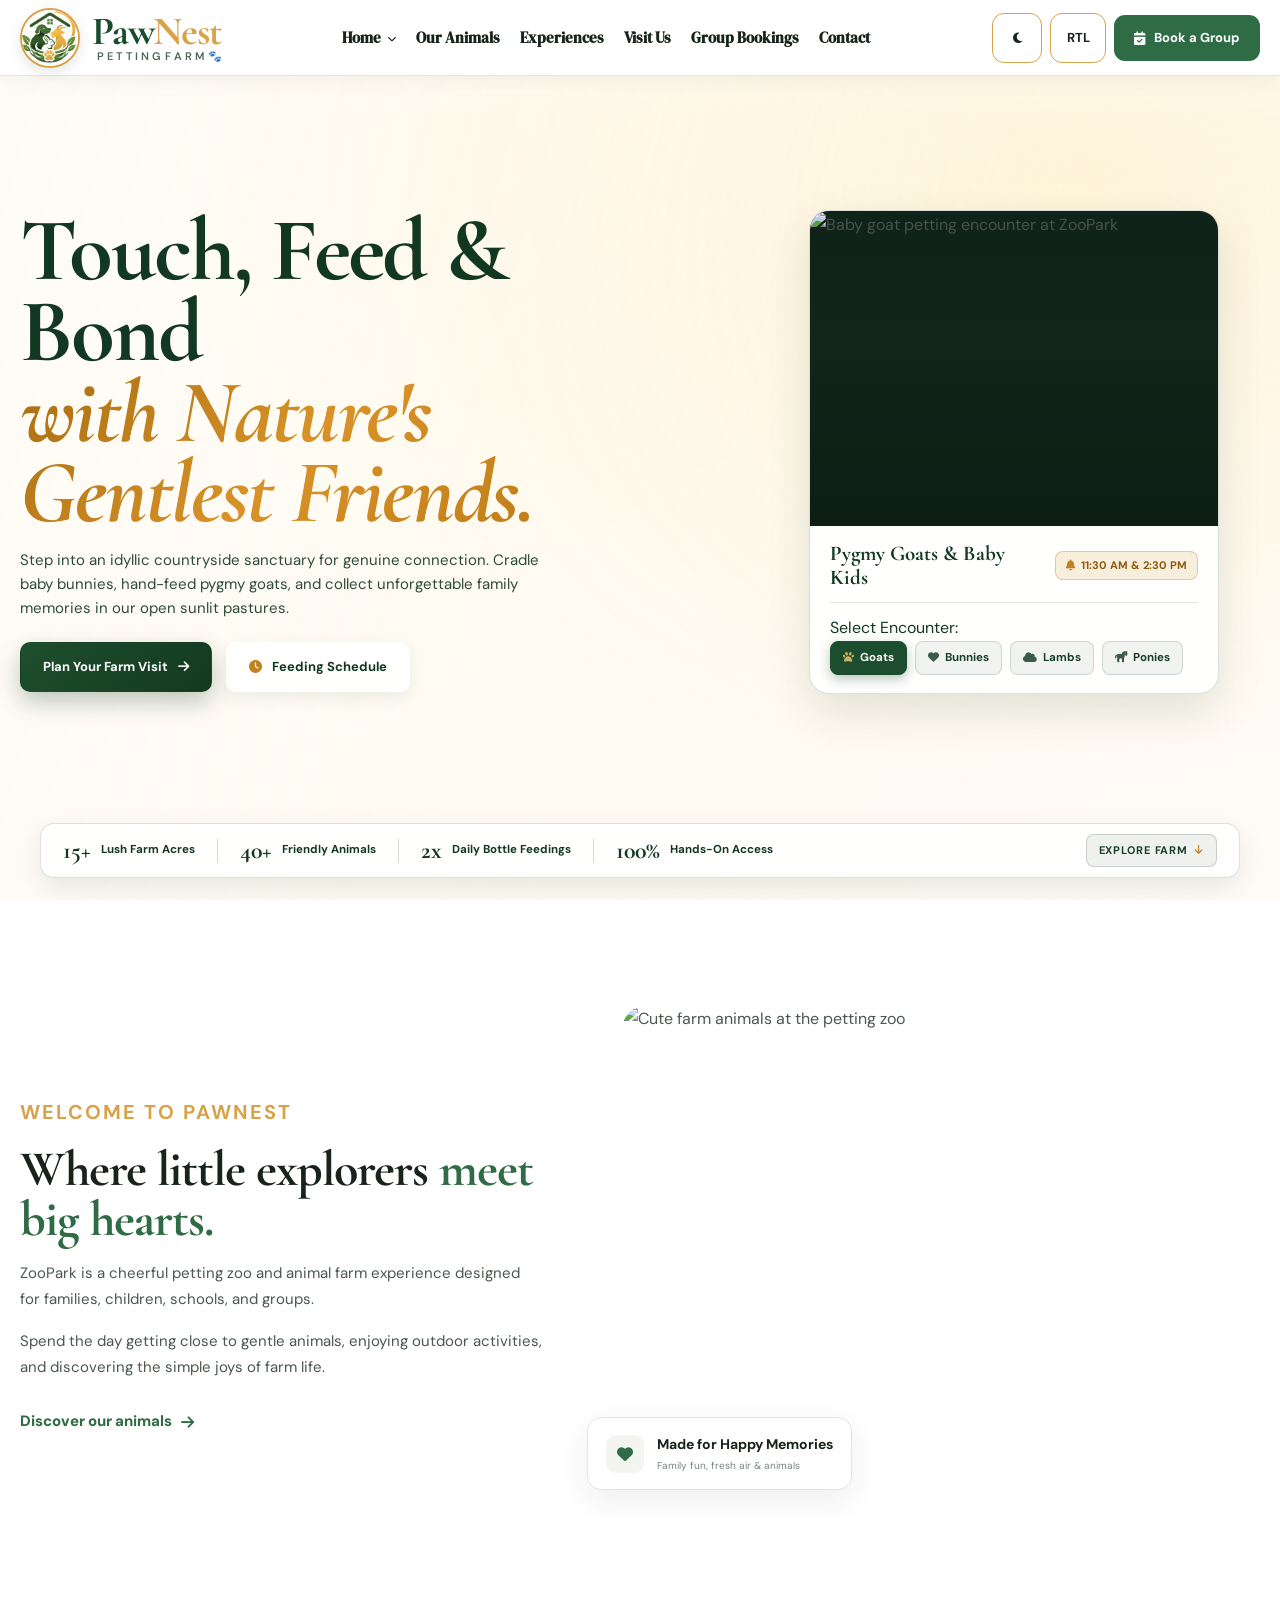
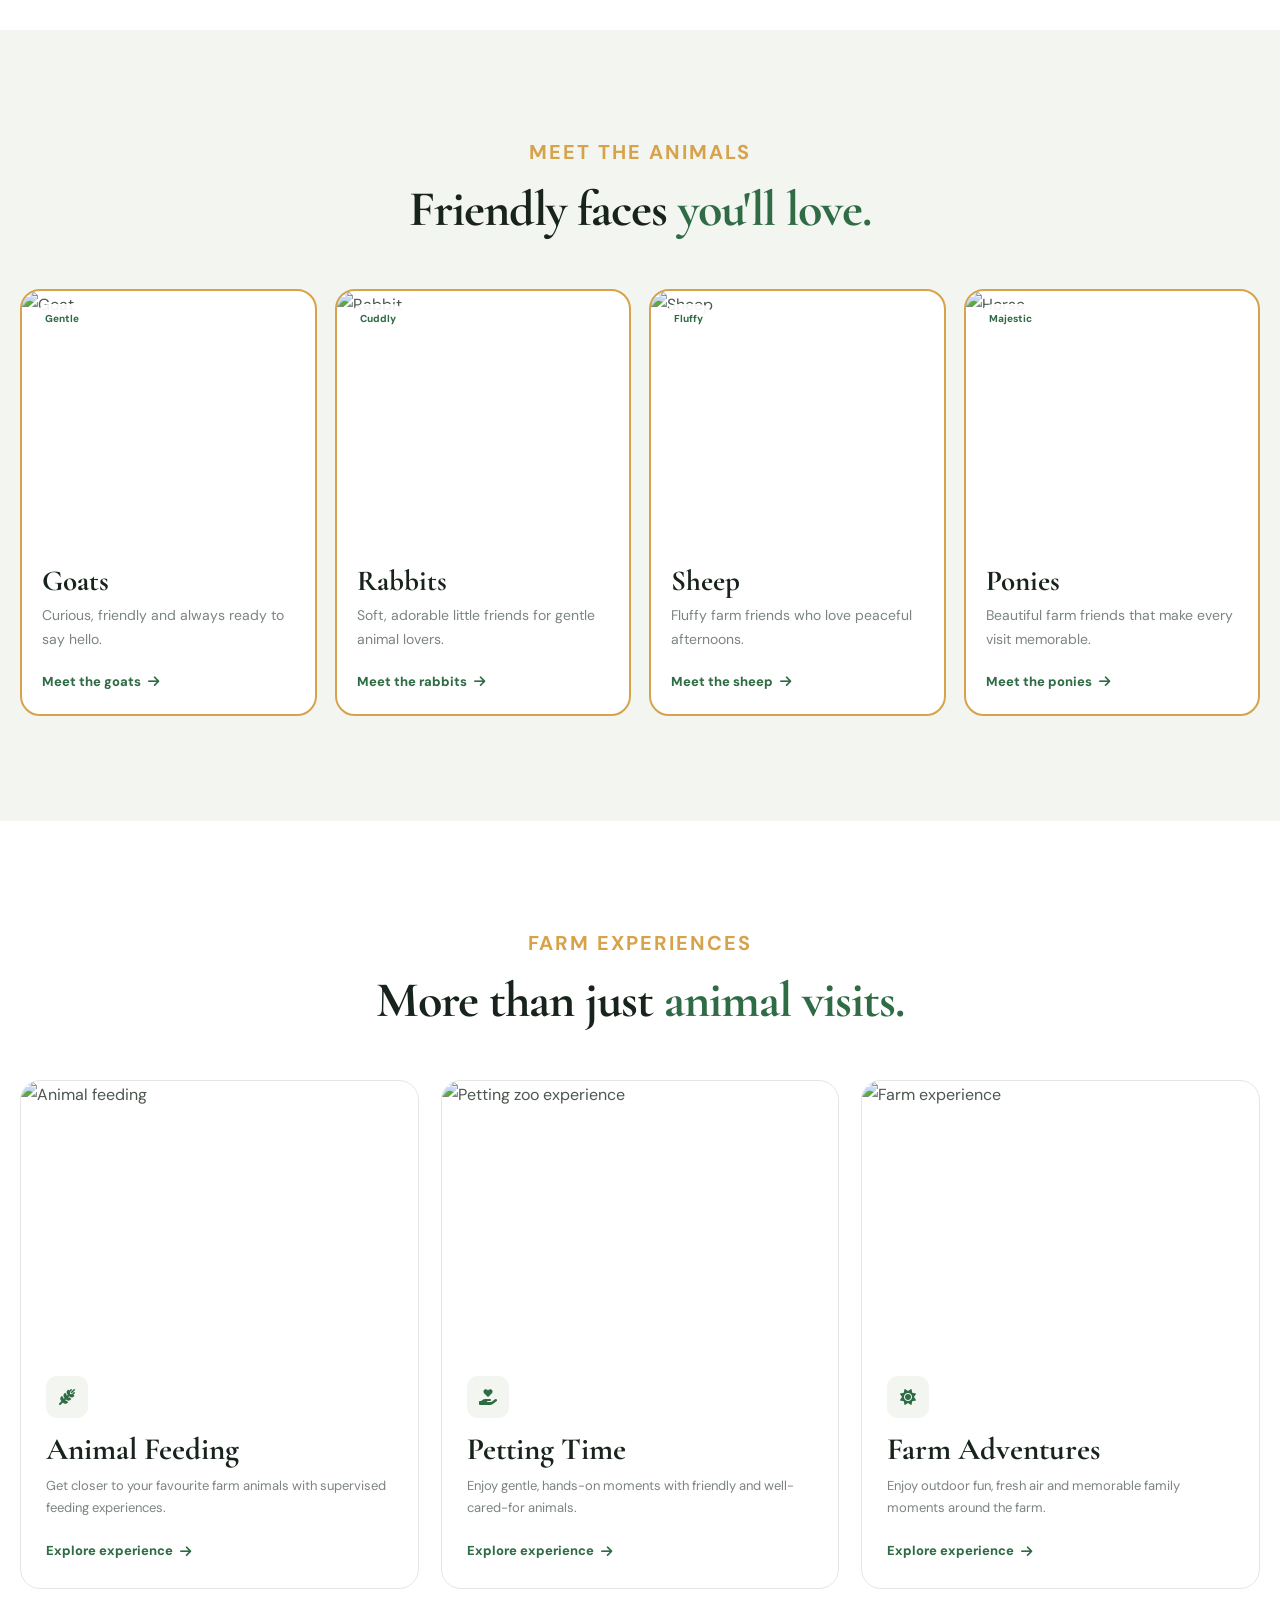
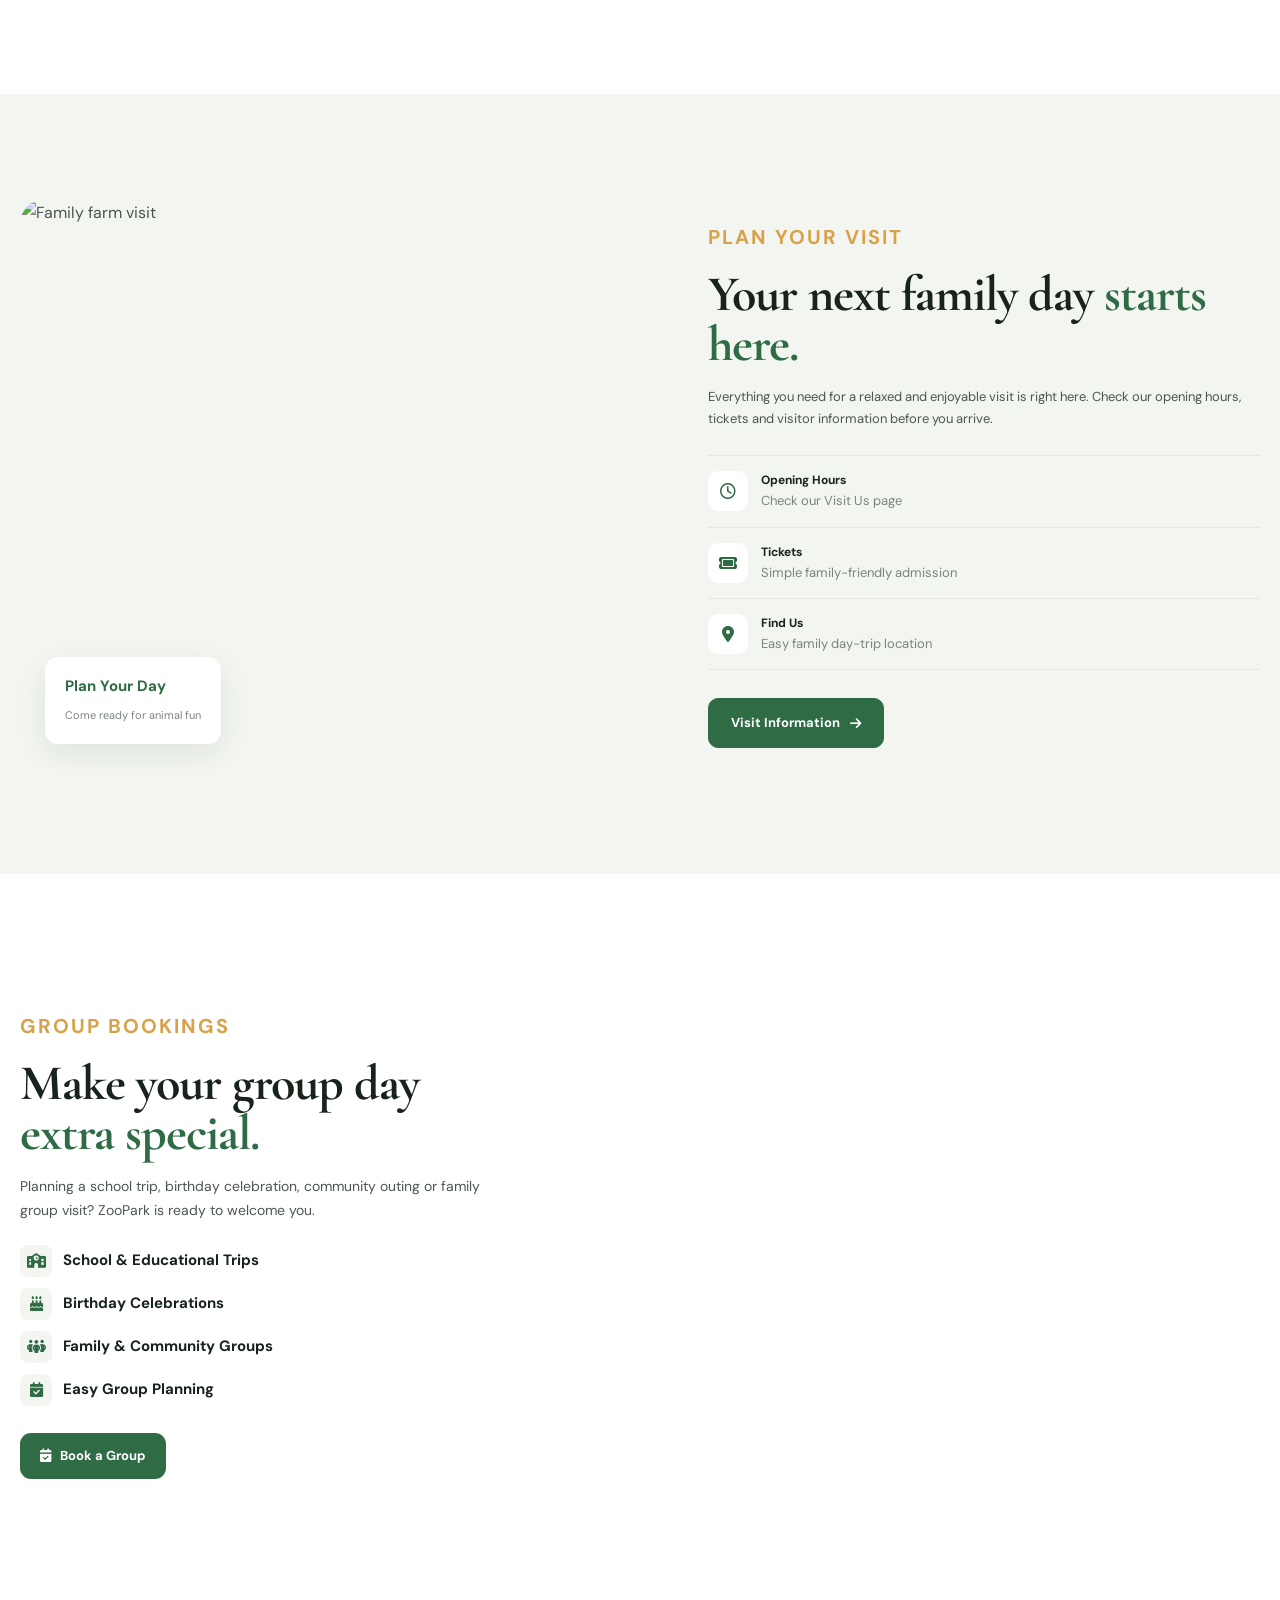
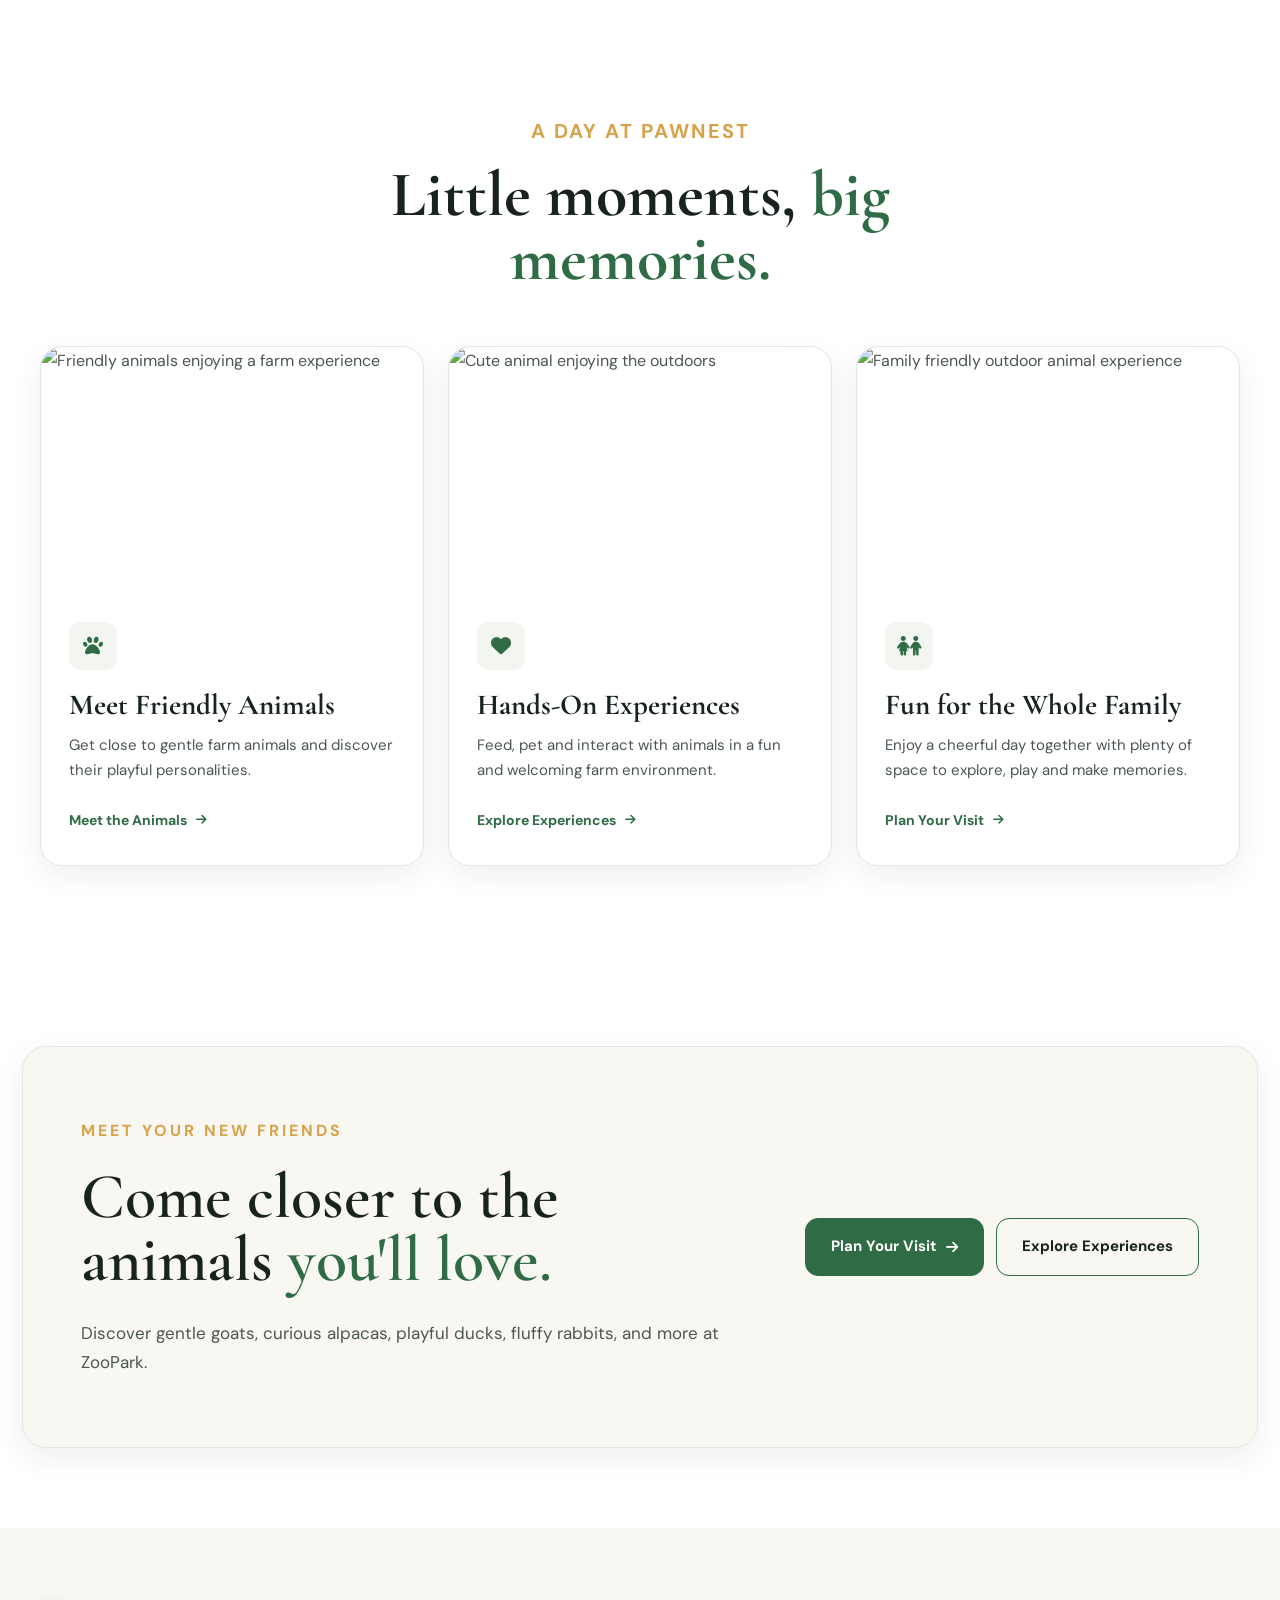
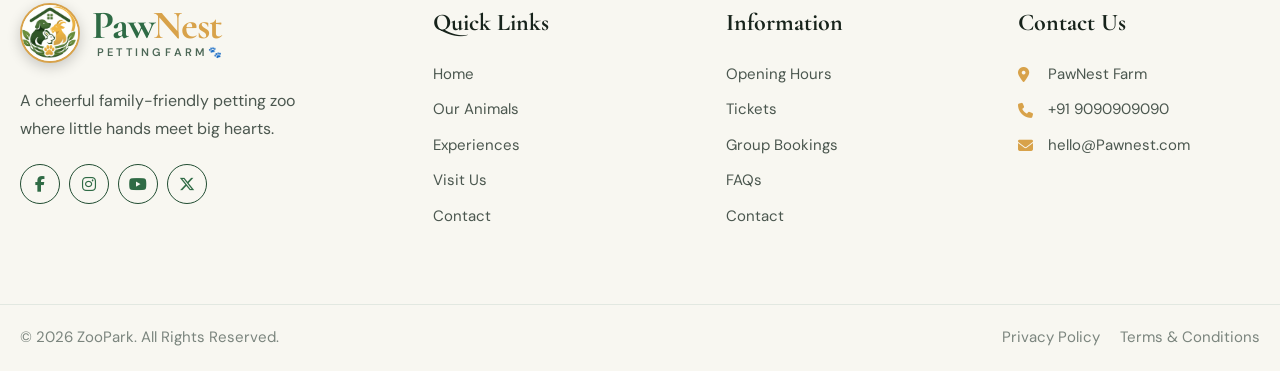
==== commit ac2ed3a4: "Add files via upload" ====
--- a/index.html
+++ b/index.html
@@ -67,9 +67,9 @@
             </span>
             <span class="logo-brand">
                 <span class="logo-text">
-                    <span class="logo-main">paw</span><span class="logo-accent">Nest</span>
-                </span>
-                <small class="logo-caption">A Home for Every Paw 🐾</small>
+    <span class="logo-main">Paw</span><span class="logo-accent">Nest</span>
+</span>
+                <small class="logo-caption">P E T T I N G F A R M 🐾</small>
             </span>
         </a>
 
@@ -355,7 +355,7 @@
             <div class="intro-content reveal-left">
 
                 <span class="section-label">
-                    WELCOME TO ZOOPARK
+                    WELCOME TO pawNest
                 </span>
 
                 <h2>
@@ -964,7 +964,7 @@
     <div class="highlights-container">
 
         <div class="highlights-heading">
-            <span class="section-label">A DAY AT ZOOPARK</span>
+            <span class="section-label">A DAY AT pawNest</span>
 
             <h2>
                 Little moments,
@@ -1145,9 +1145,9 @@
                         </span>
                         <span class="footer-logo-brand">
                             <span class="footer-logo-text">
-                                <span class="logo-main">paw</span><span class="logo-accent">Nest</span>
+                                <span class="logo-main">Paw</span><span class="logo-accent">Nest</span>
                             </span>
-                            <small class="footer-logo-caption">A Home for Every Paw 🐾</small>
+                            <small class="footer-logo-caption">P E T T I N G  F A R M 🐾</small>
                         </span>
                     </a>
 
@@ -1261,7 +1261,7 @@
 
                         <i class="fa-solid fa-location-dot"></i>
 
-                        Pawnest Farm
+                        PawNest Farm
 
                     </a>
 
--- a/home.css
+++ b/home.css
@@ -239,9 +239,10 @@
     min-width: max-content;
 }
 
-.logo-text {
+/*.logo-text {
     display: inline-flex;
     align-items: baseline;
+    white-space: nowrap;
     font-family: var(--heading-font), "Cormorant Garamond", serif;
     font-size: 30px;
     font-weight: 700;
@@ -257,19 +258,42 @@
 .logo-accent {
     color: #D8A24A !important;
     transition: color 0.3s ease;
+}*/
+.logo-text {
+    display: inline-flex;
+    align-items: baseline;
+    white-space: nowrap;
+    font-size: 30px;
+    font-weight: 700;
+    line-height: 1;
+    
+}
+.logo-main::first-letter {
+    position: relative;
+    top: -8px;
+}
+
+.logo-main {
+    color: #1A4D2E !important;
+}
+
+.logo-accent {
+    color: #D8A24A !important;
 }
 
 .logo-caption {
     display: block;
-    margin-top: 3.5px;
+    margin-top: 1.5px;
     font-family: "DM Sans", sans-serif;
-    font-size: 10.5px;
+    font-size: 11px;
     line-height: 1.2;
     font-weight: 600;
     letter-spacing: 0.01em;
     color: #4D6857;
     white-space: nowrap;
     transition: color 0.3s ease;
+    transform: translateX(5px);
+    
 }
 
 body.dark-mode .logo-main {
@@ -815,21 +839,56 @@
 }
 
 /* Hero Title - Light Mode */
-.hero-title {
-    font-family: var(--heading-font), serif;
-    font-size: clamp(36px, 4.2vw, 56px);
+/*.hero-title {
+     font-family:
+        "Cormorant Garamond",
+        serif;
+
+    font-size:
+        clamp(
+            58px,
+            7vw,
+            100px
+        );
     line-height: 1.05;
     font-weight: 700;
     letter-spacing: -0.02em;
     color: #123821;
     margin-bottom: 14px;
     transition: color 0.4s ease;
+}*/
+.hero-title {
+    /*font-family: "Cormorant Garamond", serif;
+
+    font-size: clamp(48px, 5.5vw, 90px);
+
+    line-height: 1.05;
+    font-weight: 700;
+    letter-spacing: -0.02em;*/
+    font-family:
+        "Cormorant Garamond",
+        serif;
+
+    font-size:
+        clamp(58px,
+            7vw,
+            90px);
+
+    line-height:
+        0.90;
+
+    letter-spacing:
+        -2px;
+
+    color: #123821;
+    margin-bottom: 14px;
+    transition: color 0.4s ease;
 }
 
 .hero-title-accent {
     display: block;
     font-style: italic;
-    font-weight: 600;
+    
     color: #C2821E;
     background: linear-gradient(135deg, #A86E12 0%, #D89228 45%, #B87612 100%);
     -webkit-background-clip: text;
@@ -1079,15 +1138,15 @@
 
 .experience-card-media {
     position: relative;
-    width: 100%;
-    height: 215px;
+    width: 200%;
+    height: 315px;
     overflow: hidden;
     background: #112519;
 }
 
 .experience-card-media img {
-    width: 100%;
-    height: 100%;
+    width: 50%;
+    height: 110%;
     object-fit: cover;
     object-position: center 30%;
     transition: transform 0.6s cubic-bezier(0.16, 1, 0.3, 1), opacity 0.35s ease;
@@ -1530,7 +1589,7 @@
         serif;
 
     font-size:
-        clamp(42px, 5vw, 62px);
+        clamp(42px, 5vw, 50px);
 
     line-height:
         1;
@@ -1566,7 +1625,7 @@
         var(--muted);
 
     font-size:
-        15px;
+        20px;
 }
 
 
@@ -2357,7 +2416,7 @@
         var(--dark);
 
     font-size:
-        12px;
+        15px;
 
     font-weight:
         700;
@@ -3672,12 +3731,13 @@
     display: block;
     margin-top: 3.5px;
     font-family: "DM Sans", sans-serif;
-    font-size: 10.5px;
+    font-size: 11px;
     line-height: 1.2;
     font-weight: 600;
-    color: #B5D2BF !important;
+    color: var(--primary) !important;
     letter-spacing: 0.01em;
     white-space: nowrap;
+    transform: translateX(5px);
 }
 
 
@@ -4710,4 +4770,99 @@
         transition-duration:
             0.01ms !important;
     }
-}+}
+/* =========================================================
+   FOOTER LOGO COLOR FIX
+========================================================= */
+
+/* =========================================================
+   HEADER LOGO — KEEP PRIMARY GREEN IN DARK MODE
+========================================================= */
+
+body.dark-mode .logo-text .logo-main,
+body.dark-mode .logo-main {
+    color: var(--primary) !important;
+}
+
+body.dark-mode .logo-text .logo-accent,
+body.dark-mode .logo-accent {
+    color: var(--secondary) !important;
+}
+
+/* Logo caption */
+body.dark-mode .logo-caption {
+    color: var(--muted) !important;
+}
+
+/* Footer logo main text = Primary Green */
+.footer-logo-text .logo-main {
+    color: var(--primary) !important;
+}
+
+/* Footer logo accent text = Secondary Gold */
+.footer-logo-text .logo-accent {
+    color: var(--secondary) !important;
+}
+
+/* Dark mode lo kuda same logo colors */
+body.dark-mode .footer-logo-text .logo-main {
+    color: var(--primary) !important;
+}
+
+body.dark-mode .footer-logo-text .logo-accent {
+    color: var(--secondary) !important;
+}
+/* =========================================================
+   HEADER + FOOTER LOGO TEXT
+   BOLD & BIG
+========================================================= */
+
+/* HEADER LOGO */
+.logo-text,
+.logo-text .logo-main,
+.logo-text .logo-accent {
+    font-family: "Cormorant Garamond", serif;
+    font-size: 40px !important;
+    font-weight: 700 !important;
+    line-height: 0.9 !important;
+    letter-spacing: -0.03em;
+}
+
+/* FOOTER LOGO */
+.footer-logo-text,
+.footer-logo-text .logo-main,
+.footer-logo-text .logo-accent {
+    font-family: "Cormorant Garamond", serif;
+    font-size: 40px !important;
+    font-weight: 700 !important;
+    line-height: 0.9 !important;
+    letter-spacing: -0.03em;
+}
+
+/* DARK MODE — LOGO COLORS SAME GA UNDALI */
+body.dark-mode .logo-text .logo-main,
+body.dark-mode .logo-main,
+body.dark-mode .footer-logo-text .logo-main {
+    color: var(--primary) !important;
+}
+
+body.dark-mode .logo-text .logo-accent,
+body.dark-mode .logo-accent,
+body.dark-mode .footer-logo-text .logo-accent {
+    color: var(--secondary) !important;
+}
+/* =========================================================
+   HEADER + FOOTER LOGO CAPTION — SAME DARK MODE COLOR
+========================================================= */
+
+/* Light mode */
+.logo-caption,
+.footer-logo-caption {
+    color: #4D6857 !important;
+}
+
+/* Dark mode — same color as header caption */
+body.dark-mode .logo-caption,
+body.dark-mode .footer-logo-caption {
+    color: #A5AEA7 !important;
+}
